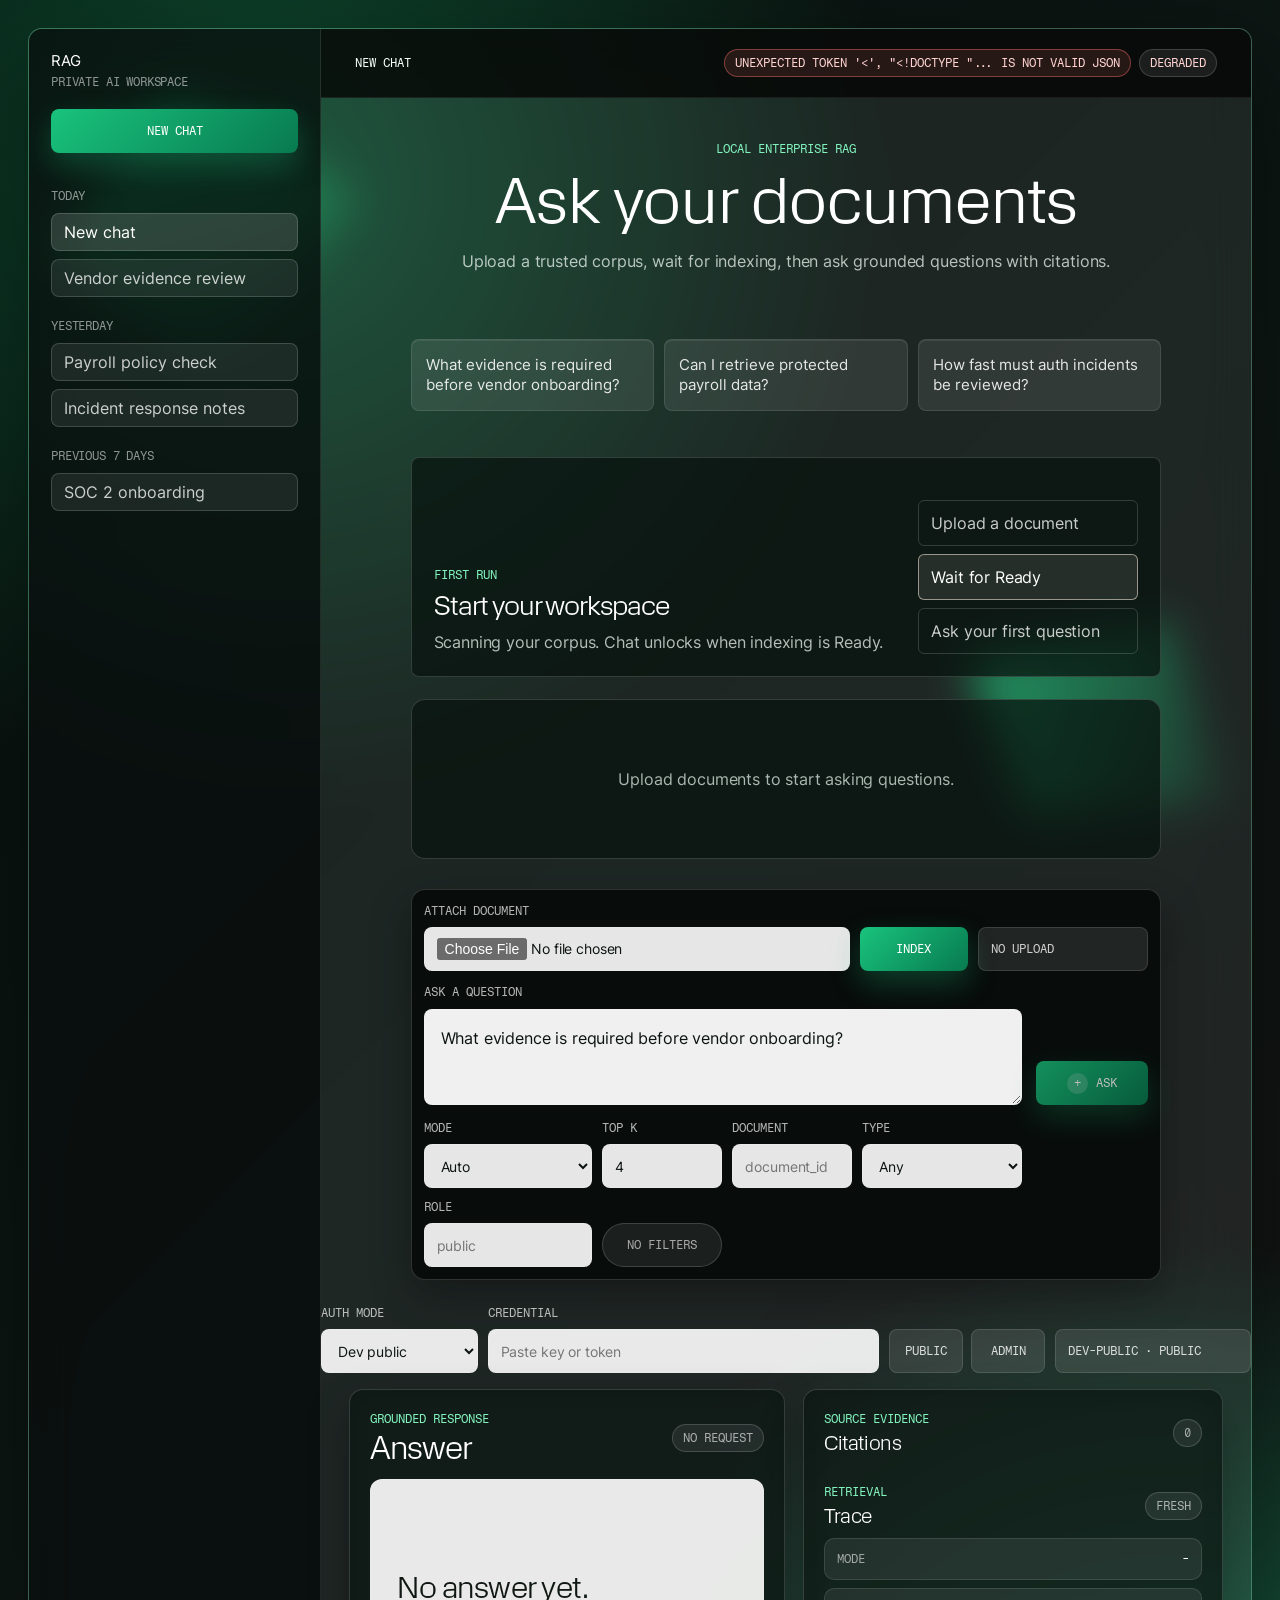
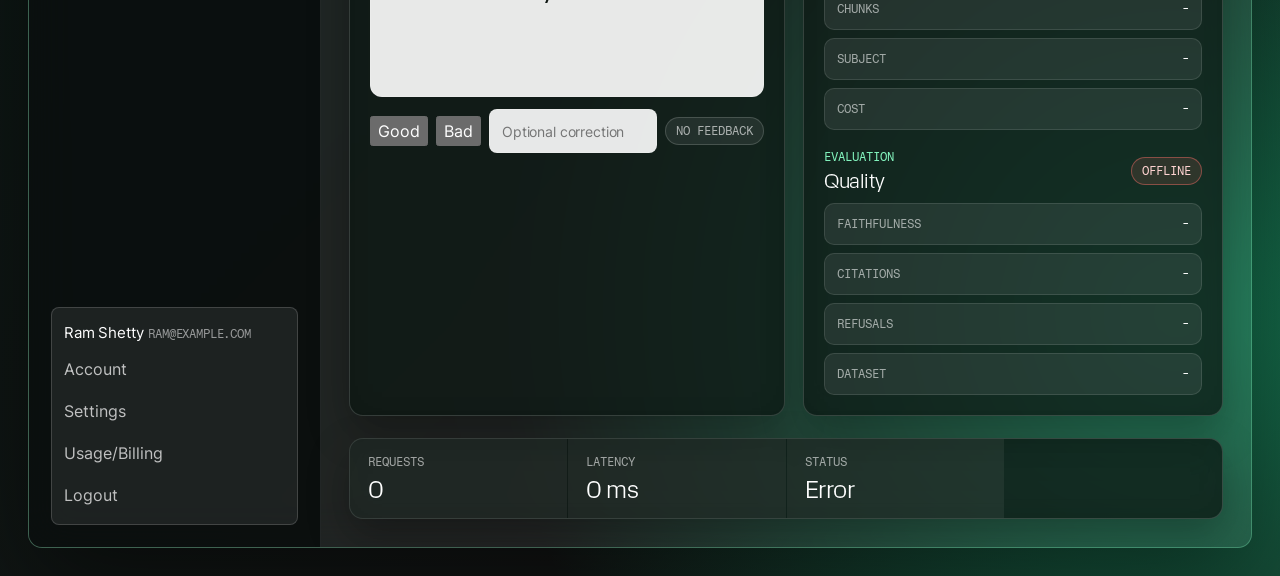
==== demo/index.html @ 1c403ee6 "Add workspace onboarding flow" ====
<!doctype html>
<html lang="en">
  <head>
    <meta charset="utf-8">
    <meta name="viewport" content="width=device-width, initial-scale=1">
    <title>Production RAG Demo Console</title>
    <link rel="stylesheet" href="/demo/styles.css">
  </head>
  <body>
    <main class="shell">
      <section class="app-window saas-shell" aria-label="Production RAG app">
        <aside class="app-sidebar" aria-label="chat history">
          <div class="sidebar-brand">
            <strong>RAG</strong>
            <span>Private AI workspace</span>
          </div>
          <button class="new-chat-button ui-button" type="button">New chat</button>
          <nav class="chat-history" aria-label="previous chats">
            <p>Today</p>
            <button class="ui-sidebar-item is-active" type="button">New chat</button>
            <button class="ui-sidebar-item" type="button">Vendor evidence review</button>
            <p>Yesterday</p>
            <button class="ui-sidebar-item" type="button">Payroll policy check</button>
            <button class="ui-sidebar-item" type="button">Incident response notes</button>
            <p>Previous 7 days</p>
            <button class="ui-sidebar-item" type="button">SOC 2 onboarding</button>
          </nav>
          <div class="profile-menu ui-menu">
            <div>
              <strong>Ram Shetty</strong>
              <span>ram@example.com</span>
            </div>
            <button type="button">Account</button>
            <button type="button">Settings</button>
            <button type="button">Usage/Billing</button>
            <button type="button">Logout</button>
          </div>
        </aside>

        <section class="saas-main">
          <header class="product-bar">
            <strong>New chat</strong>
            <div class="status-strip" aria-label="workspace status">
              <span id="indexStatus" class="pill muted">Checking index</span>
              <span id="apiStatus" class="metric-value">Checking</span>
            </div>
          </header>

          <section class="chat-pane" aria-label="document chat">
            <div class="chat-intro">
              <p class="eyebrow">Local enterprise RAG</p>
              <h1>Ask your documents</h1>
              <p class="subtitle">Upload a trusted corpus, wait for indexing, then ask grounded questions with citations.</p>
            </div>

            <div class="scenario-row" aria-label="starter questions">
              <button type="button" data-scenario="vendor">What evidence is required before vendor onboarding?</button>
              <button type="button" data-scenario="payroll">Can I retrieve protected payroll data?</button>
              <button type="button" data-scenario="incident">How fast must auth incidents be reviewed?</button>
            </div>

            <section id="onboardingPanel" class="onboarding-panel" aria-label="workspace onboarding">
              <div>
                <p class="eyebrow">First run</p>
                <h2>Start your workspace</h2>
                <p id="onboardingStatus">Upload a document to create your private workspace index.</p>
              </div>
              <ol class="onboarding-steps">
                <li data-step="upload">Upload a document</li>
                <li data-step="ready">Wait for Ready</li>
                <li data-step="question">Ask your first question</li>
              </ol>
            </section>

            <div id="chatMessages" class="chat-messages" aria-live="polite">
              <div class="ui-empty-state">Upload documents to start asking questions.</div>
            </div>

            <section class="composer-stack" aria-label="chat composer">
              <form id="uploadForm" class="upload-form">
                <label class="upload-drop" for="documentUpload">
                  <span>Attach document</span>
                  <input id="documentUpload" name="file" type="file" accept=".pdf,.md,.markdown,.txt,.docx,.pptx,.html,.csv">
                </label>
                <button id="uploadButton" type="submit">Index</button>
                <span id="uploadStatus" class="upload-status">No upload</span>
              </form>

              <form id="queryForm" class="query-form chat-composer">
                <label class="query-box" for="queryInput">
                  <span>Ask a question</span>
                  <textarea id="queryInput" name="query" rows="2" placeholder="Ask anything about your indexed documents">What evidence is required before vendor onboarding?</textarea>
                </label>
                <div class="query-actions">
                  <button id="askButton" type="submit" aria-label="Ask question">
                    <span class="button-icon">+</span>
                    <span>Ask</span>
                  </button>
                </div>
                <section class="filter-strip" aria-label="metadata filters" hidden>
                  <label>
                    <span>Mode</span>
                    <select id="retrievalMode" name="retrieval_mode">
                      <option value="auto">Auto</option>
                      <option value="semantic">Semantic</option>
                      <option value="hybrid">Hybrid</option>
                      <option value="exact">Exact</option>
                      <option value="sparse">Sparse</option>
                      <option value="reranked">Reranked</option>
                    </select>
                  </label>
                  <label>
                    <span>Top K</span>
                    <input id="topK" name="top_k" type="number" min="1" max="12" value="4">
                  </label>
                  <label>
                    <span>Document</span>
                    <input id="filterDocument" name="filter_document" type="text" placeholder="document_id">
                  </label>
                  <label>
                    <span>Type</span>
                    <select id="filterType" name="filter_type">
                      <option value="">Any</option>
                      <option value="pdf">PDF</option>
                      <option value="docx">DOCX</option>
                      <option value="pptx">PPTX</option>
                      <option value="markdown">Markdown</option>
                      <option value="txt">Text</option>
                      <option value="html">HTML</option>
                      <option value="csv">CSV</option>
                      <option value="pdf-ocr">OCR PDF</option>
                    </select>
                  </label>
                  <label>
                    <span>Role</span>
                    <input id="filterRole" name="filter_role" type="text" placeholder="public">
                  </label>
                  <span id="activeFilters" class="pill muted">No filters</span>
                </section>
              </form>
            </section>
          </section>

          <section class="auth-strip" aria-label="authentication" hidden>
            <label>
              <span>Auth mode</span>
              <select id="authType" name="auth_type">
                <option value="none">Dev public</option>
                <option value="api_key">API key</option>
                <option value="bearer">JWT bearer</option>
              </select>
            </label>
            <label>
              <span>Credential</span>
              <input id="credential" name="credential" type="password" autocomplete="off" placeholder="Paste key or token">
            </label>
            <div class="auth-presets" aria-label="demo auth presets">
              <button type="button" data-auth-preset="public">Public</button>
              <button type="button" data-auth-preset="admin">Admin</button>
            </div>
            <span id="authBadge" class="auth-badge">dev-public · public</span>
          </section>

          <section class="workspace diagnostics-panel" aria-label="answer workspace" hidden>
            <section class="answer-panel" aria-live="polite">
              <div class="section-head">
                <div>
                  <p class="panel-kicker">Grounded response</p>
                  <h2>Answer</h2>
                </div>
                <span id="requestId" class="pill muted" hidden>No request</span>
              </div>

              <article class="answer-surface">
                <p id="answerText">No answer yet.</p>
              </article>
              <form id="feedbackForm" class="feedback-form" hidden>
                <button type="button" data-feedback="up" aria-label="Helpful answer">Good</button>
                <button type="button" data-feedback="down" aria-label="Unhelpful answer">Bad</button>
                <input id="feedbackNote" type="text" placeholder="Optional correction">
                <span id="feedbackStatus" class="pill muted">No feedback</span>
              </form>
            </section>

            <aside class="evidence-panel">
              <section>
                <div class="section-head compact">
                  <div>
                    <p class="panel-kicker">Source evidence</p>
                    <h3>Citations</h3>
                  </div>
                  <span id="citationCount" class="pill muted">0</span>
                </div>
                <div id="citations" class="citation-list"></div>
              </section>

              <section>
                <div class="section-head compact">
                  <div>
                    <p class="panel-kicker">Retrieval</p>
                    <h3>Trace</h3>
                  </div>
                  <span id="cacheBadge" class="pill muted">Fresh</span>
                </div>
                <div class="trace-table">
                  <div><span>Mode</span><strong id="traceMode">-</strong></div>
                  <div><span>Chunks</span><strong id="traceChunks">-</strong></div>
                  <div><span>Subject</span><strong id="traceSubject">-</strong></div>
                  <div><span>Cost</span><strong id="traceCost">-</strong></div>
                </div>
              </section>

              <section>
                <div class="section-head compact">
                  <div>
                    <p class="panel-kicker">Evaluation</p>
                    <h3>Quality</h3>
                  </div>
                  <span id="evalStatus" class="pill muted">Loading</span>
                </div>
                <div class="trace-table">
                  <div><span>Faithfulness</span><strong id="evalFaithfulness">-</strong></div>
                  <div><span>Citations</span><strong id="evalCitations">-</strong></div>
                  <div><span>Refusals</span><strong id="evalRefusals">-</strong></div>
                  <div><span>Dataset</span><strong id="evalDataset">-</strong></div>
                </div>
              </section>
            </aside>
          </section>

          <footer class="ops-bar" aria-label="runtime metrics" hidden>
            <div>
              <span>Requests</span>
              <strong id="metricRequests">0</strong>
            </div>
            <div>
              <span>Latency</span>
              <strong id="metricLatency">0 ms</strong>
            </div>
            <div>
              <span>Status</span>
              <strong id="metricStatus">Ready</strong>
            </div>
          </footer>
        </section>
      </section>
    </main>
    <script type="module" src="/demo/app.js"></script>
  </body>
</html>
---- demo/styles.css ----
@font-face {
  font-family: "SpurHeading";
  src: url("/demo/fonts/KMR_Apparat_Light.woff2") format("woff2");
  font-display: swap;
  font-weight: 300;
  font-style: normal;
}

@font-face {
  font-family: "SpurHeading";
  src: url("/demo/fonts/KMR_Apparat_Regular.woff2") format("woff2");
  font-display: swap;
  font-weight: 400;
  font-style: normal;
}

@font-face {
  font-family: "SpurHeading";
  src: url("/demo/fonts/KMR_Apparat_Medium.woff2") format("woff2");
  font-display: swap;
  font-weight: 500;
  font-style: normal;
}

@font-face {
  font-family: "SpurBody";
  src: url("/demo/fonts/Inter_VariableFont.ttf") format("truetype");
  font-display: swap;
  font-style: normal;
}

@font-face {
  font-family: "SpurMono";
  src: url("/demo/fonts/FragmentMono_Regular.ttf") format("truetype");
  font-display: swap;
  font-weight: 400;
  font-style: normal;
}

:root {
  color-scheme: dark;
  --bg: #07100d;
  --ink: #f7fff9;
  --muted: #a9b8b0;
  --soft: rgba(247, 255, 249, 0.72);
  --line: rgba(255, 255, 255, 0.16);
  --line-strong: rgba(255, 255, 255, 0.26);
  --glass: rgba(16, 33, 27, 0.58);
  --glass-deep: rgba(8, 18, 15, 0.72);
  --input: rgba(255, 255, 255, 0.94);
  --input-ink: #0c1411;
  --green: #19c37d;
  --green-deep: #087a50;
  --mint: #83f4be;
  --purple: #7559ff;
  --danger: #ff706a;
  --shadow: 0 34px 100px rgba(0, 0, 0, 0.48);
  --small-shadow: 0 16px 42px rgba(0, 0, 0, 0.3);
  --font-heading: "SpurHeading", Arial, sans-serif;
  --font-body: "SpurBody", Arial, sans-serif;
  --font-mono: "SpurMono", "Courier New", ui-monospace, monospace;
  --ds-color-bg: var(--bg);
  --ds-color-surface: var(--glass-deep);
  --ds-color-surface-soft: var(--glass);
  --ds-color-text: var(--ink);
  --ds-color-text-muted: var(--muted);
  --ds-color-accent: var(--green);
  --ds-color-danger: var(--danger);
  --ds-space-1: 4px;
  --ds-space-2: 8px;
  --ds-space-3: 12px;
  --ds-space-4: 16px;
  --ds-space-5: 24px;
  --ds-radius-sm: 6px;
  --ds-radius-md: 8px;
  --ds-radius-lg: 14px;
  --ds-border: 1px solid var(--line);
  --ds-shadow: var(--small-shadow);
  --ds-motion: 160ms ease;
}

* {
  box-sizing: border-box;
}

html {
  min-width: 320px;
}

body {
  min-height: 100vh;
  margin: 0;
  background:
    radial-gradient(circle at 20% 8%, rgba(24, 189, 112, 0.34), transparent 28%),
    radial-gradient(circle at 92% 88%, rgba(21, 215, 141, 0.5), transparent 30%),
    linear-gradient(135deg, #07100d 0%, #0d1714 44%, #151213 100%);
  color: var(--ink);
  font-family: var(--font-body);
  font-size: 16px;
  line-height: 1.5;
  letter-spacing: -0.16px;
  text-rendering: optimizeLegibility;
  -webkit-font-smoothing: antialiased;
}

body::before,
body::after {
  position: fixed;
  z-index: -1;
  display: block;
  width: 260px;
  height: 260px;
  content: "";
  background: linear-gradient(135deg, rgba(18, 191, 113, 0.8), rgba(5, 56, 39, 0.08));
  filter: drop-shadow(0 34px 34px rgba(0, 0, 0, 0.34));
  transform: rotate(18deg) skew(-8deg);
  clip-path: polygon(15% 0, 100% 18%, 78% 100%, 0 74%);
}

body::before {
  top: 104px;
  left: 70px;
}

body::after {
  right: 62px;
  bottom: 58px;
  width: 230px;
  height: 230px;
  transform: rotate(-22deg) skew(10deg);
}

button,
input,
select,
textarea {
  font: inherit;
}

button {
  cursor: pointer;
}

h1,
h2,
h3,
p {
  margin: 0;
}

.ui-button {
  display: inline-flex;
  align-items: center;
  justify-content: center;
  min-height: 44px;
  border: 0;
  border-radius: var(--ds-radius-md);
  background: linear-gradient(135deg, var(--green), var(--green-deep));
  color: #fff;
  font: normal normal 400 0.75rem/1.5 var(--font-mono);
  letter-spacing: 0;
  text-transform: uppercase;
  box-shadow: 0 12px 30px rgba(25, 195, 125, 0.28);
  transition: transform var(--ds-motion), opacity var(--ds-motion);
}

.ui-input {
  min-height: 44px;
  border: var(--ds-border);
  border-radius: var(--ds-radius-md);
  background: var(--input);
  color: var(--input-ink);
  padding: 0 var(--ds-space-3);
}

.ui-sidebar-item,
.ui-chip,
.ui-menu {
  border: var(--ds-border);
  border-radius: var(--ds-radius-md);
  background: rgba(255, 255, 255, 0.08);
}

.ui-chat-bubble {
  max-width: min(760px, 100%);
  border-radius: var(--ds-radius-lg);
  color: var(--ds-color-text);
  padding: var(--ds-space-4);
}

.ui-chip {
  display: inline-flex;
  align-items: center;
  min-height: 32px;
  color: rgba(255, 255, 255, 0.78);
  font: normal normal 400 0.75rem/1.5 var(--font-mono);
  padding: 0 var(--ds-space-3);
}

.ui-empty-state,
.ui-loading-state,
.ui-error-state {
  display: grid;
  place-items: center;
  min-height: 160px;
  border: var(--ds-border);
  border-radius: var(--ds-radius-lg);
  background: var(--ds-color-surface);
  color: var(--ds-color-text-muted);
  padding: var(--ds-space-5);
}

.ui-error-state {
  color: #ffd4d2;
}

.shell {
  width: min(1340px, 100%);
  margin: 0 auto;
  padding: 28px;
}

.app-window {
  overflow: hidden;
  min-height: calc(100vh - 56px);
  border: 1px solid rgba(140, 255, 196, 0.28);
  border-radius: 14px;
  background: rgba(246, 248, 246, 0.07);
  box-shadow: var(--shadow);
  backdrop-filter: blur(22px);
}

.saas-shell {
  display: grid;
  grid-template-columns: 292px minmax(0, 1fr);
}

.app-sidebar {
  display: grid;
  grid-template-rows: auto auto minmax(0, 1fr) auto;
  min-height: calc(100vh - 56px);
  border-right: 1px solid rgba(255, 255, 255, 0.1);
  background: rgba(4, 8, 7, 0.72);
  padding: 22px;
}

.sidebar-brand {
  display: grid;
  gap: 2px;
  margin-bottom: 18px;
}

.sidebar-brand strong,
.profile-menu strong {
  color: #fff;
  font: normal normal 400 0.9375rem/1.35 var(--font-body);
}

.sidebar-brand span,
.profile-menu span,
.chat-history p {
  color: rgba(255, 255, 255, 0.54);
  font: normal normal 400 0.75rem/1.5 var(--font-mono);
  text-transform: uppercase;
}

.new-chat-button {
  width: 100%;
  margin-bottom: 22px;
}

.chat-history {
  display: grid;
  align-content: start;
  gap: 8px;
  overflow: auto;
}

.chat-history p {
  margin-top: 12px;
}

.ui-sidebar-item {
  width: 100%;
  min-height: 38px;
  color: rgba(255, 255, 255, 0.78);
  text-align: left;
  padding: 0 12px;
}

.ui-sidebar-item.is-active {
  background: rgba(255, 255, 255, 0.14);
  color: #fff;
}

.profile-menu {
  display: grid;
  gap: 8px;
  margin-top: 20px;
  padding: 12px;
}

.profile-menu button {
  border: 0;
  background: transparent;
  color: rgba(255, 255, 255, 0.72);
  text-align: left;
  padding: 5px 0;
}

.saas-main {
  display: grid;
  grid-template-rows: auto minmax(0, 1fr);
  min-width: 0;
}

.chat-pane {
  display: grid;
  grid-template-rows: auto auto minmax(220px, 1fr) auto;
  gap: 18px;
  min-height: calc(100vh - 132px);
  padding: 42px min(7vw, 92px) 24px;
}

.chat-intro {
  display: grid;
  justify-items: center;
  text-align: center;
}

.chat-intro h1 {
  font-size: 4rem;
}

.onboarding-panel {
  display: grid;
  grid-template-columns: minmax(0, 1fr) minmax(220px, 0.42fr);
  gap: 22px;
  align-items: end;
  border: var(--ds-border);
  border-radius: var(--ds-radius-md);
  background: rgba(8, 18, 15, 0.72);
  padding: 22px;
}

.onboarding-panel[hidden] {
  display: none;
}

.onboarding-panel h2 {
  margin: 8px 0 10px;
  color: #fff;
  font: normal normal 300 1.7rem/1.05 var(--font-heading);
}

.onboarding-panel p:last-child {
  margin: 0;
  color: var(--soft);
}

.onboarding-steps {
  display: grid;
  gap: 8px;
  margin: 0;
  padding: 0;
  list-style: none;
}

.onboarding-steps li {
  border: var(--ds-border);
  border-radius: var(--ds-radius-sm);
  color: rgba(255, 255, 255, 0.78);
  padding: 10px 12px;
}

.onboarding-panel[data-step="upload"] [data-step="upload"],
.onboarding-panel[data-step="ready"] [data-step="ready"],
.onboarding-panel[data-step="question"] [data-step="question"] {
  border-color: rgba(248, 239, 220, 0.55);
  background: rgba(248, 239, 220, 0.1);
  color: #fff;
}

.chat-messages {
  display: grid;
  align-content: start;
  gap: 16px;
  overflow: auto;
  padding: 4px 0 12px;
}

.chat-message {
  display: flex;
}

.chat-message.user {
  justify-content: flex-end;
}

.chat-message.assistant {
  justify-content: flex-start;
}

.chat-message.user .ui-chat-bubble {
  background: rgba(255, 255, 255, 0.12);
}

.chat-message.assistant .ui-chat-bubble {
  background: rgba(8, 18, 15, 0.78);
  border: var(--ds-border);
}

.chat-message p {
  margin: 0;
  white-space: pre-wrap;
}

.citation-chips {
  display: flex;
  flex-wrap: wrap;
  gap: 8px;
  margin-top: 12px;
}

.composer-stack {
  display: grid;
  gap: 10px;
  border: var(--ds-border);
  border-radius: 14px;
  background: rgba(4, 8, 7, 0.82);
  padding: 12px;
  box-shadow: var(--ds-shadow);
}

.chat-composer {
  grid-template-columns: minmax(0, 1fr) auto;
  align-items: end;
}

.chat-composer .query-box {
  grid-column: 1;
}

.chat-composer .query-actions {
  grid-column: 2;
  grid-template-columns: 112px;
}

.composer-stack .upload-form {
  grid-template-columns: minmax(0, 1fr) 108px minmax(140px, 0.4fr);
  margin-top: 0;
}

.product-bar {
  display: flex;
  align-items: center;
  justify-content: space-between;
  gap: 18px;
  padding: 20px 34px;
  border-bottom: 1px solid rgba(255, 255, 255, 0.08);
  background: rgba(5, 7, 6, 0.82);
}

.product-bar strong {
  font: normal normal 400 0.75rem/1.5 var(--font-mono);
  letter-spacing: 0;
  text-transform: uppercase;
}

.status-strip {
  display: flex;
  flex-wrap: wrap;
  justify-content: flex-end;
  gap: 8px;
}

.status-strip span,
.pill {
  display: inline-flex;
  align-items: center;
  min-height: 28px;
  border: 1px solid var(--line);
  border-radius: 999px;
  background: rgba(255, 255, 255, 0.08);
  color: rgba(255, 255, 255, 0.84);
  font: normal normal 400 0.75rem/1.5 var(--font-mono);
  letter-spacing: 0;
  text-transform: uppercase;
  line-height: 1;
  padding: 7px 10px;
  white-space: nowrap;
}

.pill.muted {
  color: rgba(255, 255, 255, 0.62);
}

.pill.error {
  border-color: rgba(255, 112, 106, 0.44);
  background: rgba(255, 112, 106, 0.12);
  color: #ffd4d2;
}

.glass-stage {
  position: relative;
  display: grid;
  align-content: start;
  min-height: 700px;
  margin: 42px auto 26px;
  width: min(960px, calc(100% - 56px));
  border: 1px solid var(--line-strong);
  border-radius: 26px;
  background:
    linear-gradient(135deg, rgba(255, 255, 255, 0.13), rgba(255, 255, 255, 0.03)),
    rgba(13, 30, 24, 0.66);
  box-shadow: var(--small-shadow);
  backdrop-filter: blur(24px);
  padding: 54px 52px 36px;
}

.glass-stage::before,
.glass-stage::after {
  position: absolute;
  z-index: -1;
  display: block;
  content: "";
  background: linear-gradient(135deg, rgba(24, 198, 121, 0.86), rgba(2, 11, 9, 0.45));
  clip-path: polygon(8% 20%, 80% 0, 100% 72%, 28% 100%);
}

.glass-stage::before {
  top: 48px;
  left: -52px;
  width: 108px;
  height: 128px;
  transform: rotate(-18deg);
}

.glass-stage::after {
  right: -44px;
  bottom: 34px;
  width: 130px;
  height: 134px;
  transform: rotate(24deg);
}

.stage-copy {
  display: grid;
  justify-items: center;
  text-align: center;
}

.stage-topline {
  display: flex;
  justify-content: space-between;
  gap: 18px;
  margin-bottom: 64px;
  color: rgba(255, 255, 255, 0.72);
  font: normal normal 400 0.75rem/1.5 var(--font-mono);
  letter-spacing: 0;
  text-transform: uppercase;
}

.stage-topline span:last-child {
  color: rgba(255, 255, 255, 0.48);
}

.eyebrow,
.panel-kicker {
  color: var(--mint);
  font: normal normal 400 0.75rem/1.5 var(--font-mono);
  letter-spacing: 0;
  text-transform: uppercase;
}

h1 {
  margin-top: 12px;
  color: #fff;
  font-family: var(--font-heading);
  font-size: 4.75rem;
  font-weight: 300;
  line-height: 0.96;
  letter-spacing: 0;
  text-wrap: pretty;
}

.subtitle {
  width: min(700px, 100%);
  margin-top: 18px;
  color: var(--soft);
  font: normal normal 400 1rem/1.5 var(--font-body);
  letter-spacing: -0.16px;
}

.scenario-row {
  display: grid;
  grid-template-columns: repeat(3, minmax(0, 1fr));
  gap: 10px;
  margin: 48px 0 28px;
}

.scenario-row button {
  min-height: 72px;
  border: 1px solid rgba(255, 255, 255, 0.1);
  border-radius: 8px;
  background: rgba(255, 255, 255, 0.09);
  color: rgba(255, 255, 255, 0.88);
  font: normal normal 400 0.9375rem/1.35 var(--font-body);
  letter-spacing: 0;
  text-align: left;
  padding: 14px;
  box-shadow: inset 0 1px 0 rgba(255, 255, 255, 0.08);
  transition: transform 160ms ease, border-color 160ms ease, background 160ms ease;
}

.scenario-row button:hover {
  border-color: rgba(131, 244, 190, 0.58);
  background: rgba(255, 255, 255, 0.18);
  transform: translateY(-1px);
}

.query-form {
  display: grid;
  gap: 14px;
  margin-top: 2px;
}

.auth-strip {
  display: grid;
  grid-template-columns: minmax(126px, 0.4fr) minmax(180px, 1fr) 156px minmax(168px, 0.5fr);
  gap: 10px;
  align-items: end;
  margin-bottom: 16px;
}

.auth-strip label {
  display: grid;
  gap: 7px;
}

.auth-presets {
  display: grid;
  grid-template-columns: 1fr 1fr;
  gap: 8px;
}

.auth-presets button,
.auth-badge {
  min-height: 44px;
  border: 1px solid rgba(255, 255, 255, 0.12);
  border-radius: 8px;
  background: rgba(255, 255, 255, 0.1);
  color: rgba(255, 255, 255, 0.82);
  font: normal normal 400 0.75rem/1.5 var(--font-mono);
  letter-spacing: 0;
  text-transform: uppercase;
}

.auth-presets button:hover {
  border-color: rgba(131, 244, 190, 0.58);
  background: rgba(255, 255, 255, 0.16);
}

.auth-badge {
  display: inline-flex;
  align-items: center;
  overflow: hidden;
  text-overflow: ellipsis;
  white-space: nowrap;
  padding: 0 12px;
}

.query-box {
  display: grid;
  gap: 8px;
}

label,
.query-actions label {
  color: rgba(255, 255, 255, 0.7);
  font: normal normal 400 0.75rem/1.5 var(--font-mono);
  letter-spacing: 0;
  text-transform: uppercase;
}

textarea,
input,
select {
  width: 100%;
  border: 1px solid rgba(255, 255, 255, 0.14);
  border-radius: 8px;
  outline: none;
}

textarea {
  min-height: 96px;
  resize: vertical;
  background: var(--input);
  color: var(--input-ink);
  font: normal normal 400 1rem/1.5 var(--font-body);
  letter-spacing: -0.16px;
  padding: 16px;
}

input,
select {
  height: 44px;
  background: rgba(255, 255, 255, 0.9);
  color: var(--input-ink);
  font: normal normal 400 0.875rem/1.42857 var(--font-body);
  letter-spacing: -0.14px;
  padding: 0 12px;
}

textarea:focus,
input:focus,
select:focus {
  border-color: var(--mint);
  box-shadow: 0 0 0 4px rgba(25, 195, 125, 0.22);
}

.query-actions {
  display: grid;
  grid-template-columns: minmax(135px, 0.75fr) 92px 112px;
  gap: 10px;
  align-items: end;
}

.query-actions label {
  display: grid;
  gap: 7px;
}

.filter-strip {
  display: grid;
  grid-template-columns: minmax(150px, 1fr) minmax(120px, 0.6fr) minmax(120px, 0.6fr) minmax(160px, 0.7fr);
  gap: 10px;
  align-items: end;
}

.filter-strip label {
  display: grid;
  gap: 7px;
}

#activeFilters {
  min-height: 44px;
  justify-content: center;
  overflow: hidden;
  text-overflow: ellipsis;
}

#askButton,
#uploadButton {
  display: inline-flex;
  align-items: center;
  justify-content: center;
  gap: 8px;
  height: 44px;
  border: 0;
  border-radius: 8px;
  background: linear-gradient(135deg, var(--green), var(--green-deep));
  color: #fff;
  font: normal normal 400 0.75rem/1.5 var(--font-mono);
  letter-spacing: 0;
  text-transform: uppercase;
  box-shadow: 0 12px 30px rgba(25, 195, 125, 0.28);
}

#askButton:disabled,
#uploadButton:disabled {
  cursor: wait;
  opacity: 0.72;
}

.upload-form {
  display: grid;
  grid-template-columns: minmax(0, 1fr) 108px minmax(128px, 0.35fr) minmax(190px, 0.5fr);
  gap: 10px;
  align-items: end;
  margin-top: 18px;
}

.upload-drop {
  display: grid;
  gap: 7px;
}

.upload-drop input {
  cursor: pointer;
  padding: 10px 12px;
}

.upload-status {
  display: inline-flex;
  align-items: center;
  min-height: 44px;
  overflow: hidden;
  border: 1px solid rgba(255, 255, 255, 0.12);
  border-radius: 8px;
  background: rgba(255, 255, 255, 0.1);
  color: rgba(255, 255, 255, 0.78);
  font: normal normal 400 0.75rem/1.5 var(--font-mono);
  letter-spacing: 0;
  text-overflow: ellipsis;
  text-transform: uppercase;
  white-space: nowrap;
  padding: 0 12px;
}

.button-icon {
  display: grid;
  width: 21px;
  height: 21px;
  place-items: center;
  border-radius: 50%;
  background: rgba(255, 255, 255, 0.18);
  line-height: 1;
}

.workspace {
  display: grid;
  grid-template-columns: minmax(0, 1fr) minmax(320px, 420px);
  gap: 18px;
  padding: 0 28px 22px;
}

.answer-panel,
.evidence-panel,
.ops-bar {
  border: 1px solid var(--line);
  border-radius: 14px;
  background: var(--glass-deep);
  box-shadow: var(--small-shadow);
  backdrop-filter: blur(18px);
}

.answer-panel,
.evidence-panel {
  min-width: 0;
  padding: 20px;
}

.evidence-panel {
  display: grid;
  gap: 18px;
}

.section-head {
  display: flex;
  align-items: center;
  justify-content: space-between;
  gap: 14px;
  margin-bottom: 14px;
}

.section-head.compact {
  margin-bottom: 10px;
}

h2 {
  margin-top: 3px;
  color: #fff;
  font: normal normal 300 2rem/1.0625 var(--font-heading);
  letter-spacing: -0.96px;
}

h3 {
  margin-top: 3px;
  color: #fff;
  font: normal normal 300 1.25rem/1.2 var(--font-heading);
  letter-spacing: -0.4px;
}

.answer-surface {
  display: grid;
  min-height: 218px;
  align-content: center;
  border: 1px solid rgba(255, 255, 255, 0.12);
  border-radius: 12px;
  background: rgba(255, 255, 255, 0.91);
  color: #101813;
  padding: 26px;
}

.answer-surface p {
  font-family: var(--font-heading);
  font-size: calc(clamp(1.5rem, 0.6826vw + 1.3549rem, 2rem) + clamp(0rem, 0.6873vw - 0.6495rem, 1rem));
  font-weight: 300;
  line-height: calc(clamp(1.75rem, 0.5119vw + 1.6412rem, 2.125rem) + clamp(0rem, 0.6014vw - 0.5683rem, 0.875rem));
  letter-spacing: -0.03rem;
  text-wrap: pretty;
}

.citation-list {
  display: grid;
  gap: 10px;
}

.citation {
  border: 1px solid rgba(255, 255, 255, 0.12);
  border-radius: 10px;
  background: rgba(255, 255, 255, 0.1);
  padding: 12px;
}

.citation-toggle {
  width: 100%;
  border: 0;
  background: transparent;
  color: inherit;
  cursor: pointer;
  padding: 0;
  text-align: left;
}

.citation strong {
  display: block;
  margin-bottom: 7px;
  color: var(--mint);
  font: normal normal 400 0.75rem/1.5 var(--font-mono);
  letter-spacing: 0;
}

.citation span,
.citation p,
.citation dd {
  display: -webkit-box;
  overflow: hidden;
  color: rgba(255, 255, 255, 0.74);
  font: normal normal 400 0.875rem/1.42857 var(--font-body);
  letter-spacing: -0.14px;
  -webkit-box-orient: vertical;
  -webkit-line-clamp: 6;
}

.citation-detail {
  margin-top: 12px;
  padding-top: 12px;
  border-top: 1px solid rgba(255, 255, 255, 0.12);
}

.citation-detail dl {
  display: grid;
  gap: 6px;
  margin-bottom: 10px;
}

.citation-detail div {
  display: flex;
  justify-content: space-between;
  gap: 12px;
}

.citation-detail dt {
  color: rgba(255, 255, 255, 0.48);
  font: normal normal 400 0.72rem/1.4 var(--font-mono);
}

.citation-detail a {
  display: inline-flex;
  margin-top: 10px;
  color: var(--cream);
  font: normal normal 400 0.78rem/1.4 var(--font-mono);
}

.trace-table {
  display: grid;
  gap: 8px;
}

.admin-stage {
  min-height: 680px;
}

.admin-table {
  display: grid;
  gap: 10px;
}

.admin-row {
  display: flex;
  align-items: center;
  justify-content: space-between;
  gap: 16px;
  border-top: 1px solid rgba(255, 255, 255, 0.14);
  padding: 14px 0;
}

.admin-row strong,
.admin-row span {
  display: block;
}

.admin-row span {
  color: rgba(255, 255, 255, 0.58);
  font: normal normal 400 0.75rem/1.5 var(--font-mono);
}

.admin-actions {
  display: flex;
  gap: 8px;
}

.feedback-form {
  display: flex;
  align-items: center;
  gap: 8px;
  margin-top: 12px;
}

.feedback-form input {
  flex: 1;
}

.trace-table div {
  display: flex;
  align-items: center;
  justify-content: space-between;
  gap: 12px;
  min-height: 42px;
  border: 1px solid rgba(255, 255, 255, 0.11);
  border-radius: 10px;
  background: rgba(255, 255, 255, 0.08);
  padding: 10px 12px;
}

.trace-table span,
.ops-bar span {
  color: rgba(255, 255, 255, 0.58);
  font: normal normal 400 0.75rem/1.5 var(--font-mono);
  letter-spacing: 0;
  text-transform: uppercase;
}

.trace-table strong {
  max-width: 60%;
  overflow-wrap: anywhere;
  color: #fff;
  font: normal normal 400 0.75rem/1.5 var(--font-mono);
  letter-spacing: 0;
  text-align: right;
}

.ops-bar {
  display: grid;
  grid-template-columns: repeat(4, minmax(0, 1fr));
  gap: 1px;
  margin: 0 28px 28px;
  overflow: hidden;
}

.ops-bar div {
  display: grid;
  min-height: 74px;
  align-content: center;
  gap: 5px;
  background: rgba(255, 255, 255, 0.06);
  padding: 14px 18px;
}

.ops-bar strong {
  overflow-wrap: anywhere;
  color: #fff;
  font: normal normal 300 1.5rem/1.16667 var(--font-heading);
  letter-spacing: -0.48px;
}

@media (min-width: 94.5rem) {
  h1 {
    font-size: 5rem;
    letter-spacing: 0;
  }

  .answer-surface p {
    letter-spacing: -0.06rem;
  }
}

.metric-value.error {
  color: #ffd4d2;
}

@media (max-width: 980px) {
  .shell {
    padding: 16px;
  }

  .app-window {
    min-height: calc(100vh - 32px);
  }

  .product-bar,
  .workspace,
  .saas-shell {
    grid-template-columns: 1fr;
  }

  .app-sidebar {
    min-height: auto;
    border-right: 0;
    border-bottom: 1px solid rgba(255, 255, 255, 0.1);
  }

  .chat-history {
    max-height: 220px;
  }

  .chat-pane {
    min-height: auto;
    padding: 30px;
  }

  .product-bar {
    display: grid;
  }

  .status-strip {
    justify-content: flex-start;
  }

  .glass-stage {
    min-height: auto;
    width: calc(100% - 28px);
    padding: 30px;
  }

  .stage-topline {
    margin-bottom: 38px;
  }

  h1 {
    font-size: 3.5rem;
    line-height: 0.98;
  }

  .scenario-row,
  .onboarding-panel,
  .query-actions,
  .chat-composer,
  .auth-strip,
  .filter-strip,
  .upload-form,
  .composer-stack .upload-form,
  .ops-bar {
    grid-template-columns: 1fr;
  }

  .chat-composer .query-box,
  .chat-composer .query-actions {
    grid-column: auto;
  }

  .workspace {
    padding: 0 14px 16px;
  }

  .ops-bar {
    margin: 0 14px 16px;
  }
}

@media (max-width: 560px) {
  body::before,
  body::after,
  .glass-stage::before,
  .glass-stage::after {
    display: none;
  }

  .product-bar,
  .glass-stage,
  .answer-panel,
  .evidence-panel {
    padding-left: 16px;
    padding-right: 16px;
  }

  h1 {
    font-size: 2.75rem;
    line-height: 1;
  }

  .stage-topline {
    display: grid;
    gap: 4px;
  }

  .answer-surface p {
    font: normal normal 300 1.5rem/1.16667 var(--font-heading);
    letter-spacing: -0.48px;
  }
}
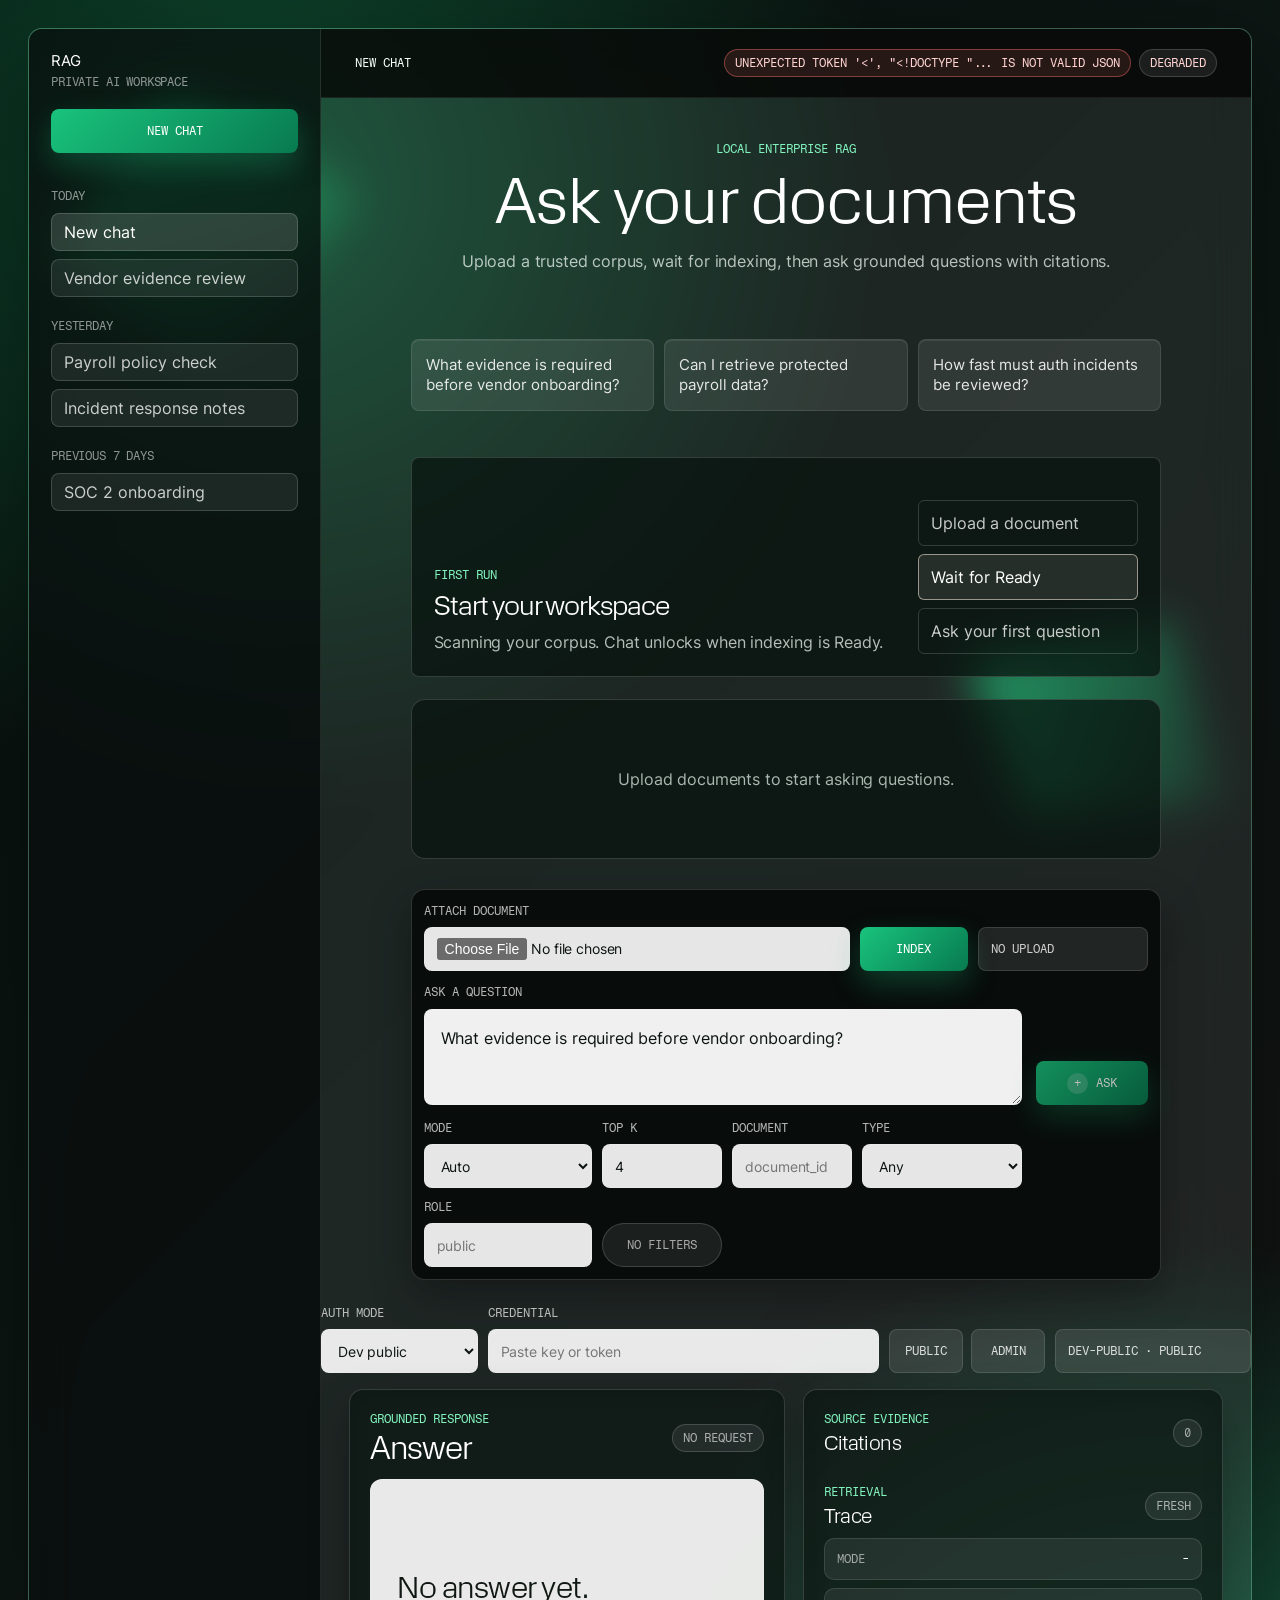
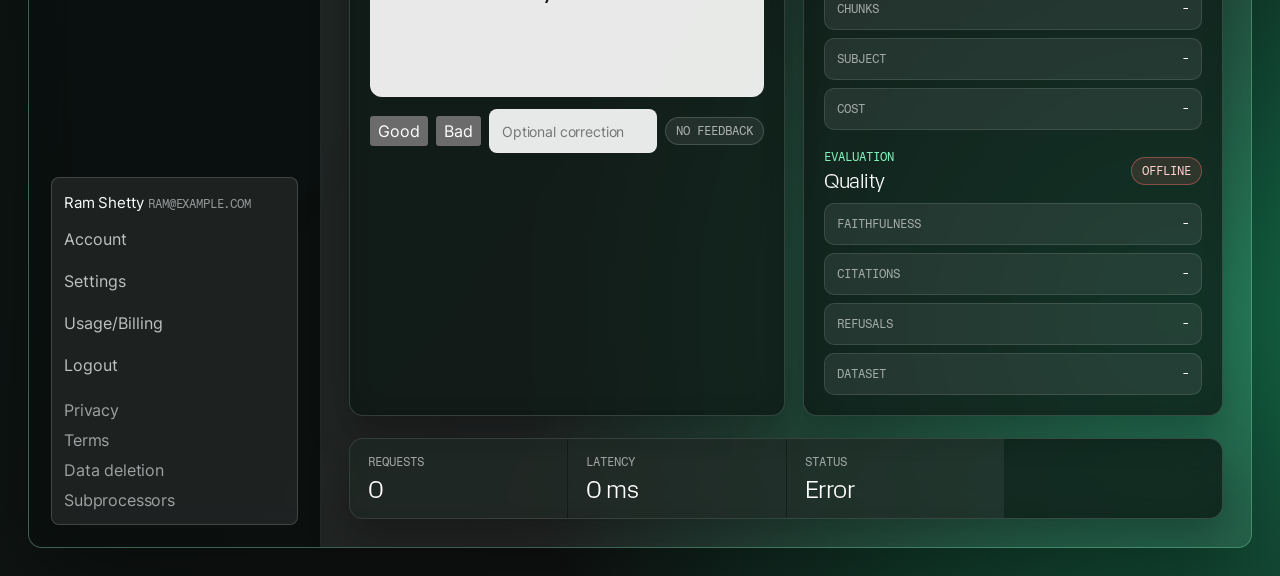
==== commit 21c1d213: "Add legal policy pages" ====
--- a/demo/index.html
+++ b/demo/index.html
@@ -34,6 +34,12 @@
             <button type="button">Settings</button>
             <button type="button">Usage/Billing</button>
             <button type="button">Logout</button>
+            <div class="legal-links" aria-label="legal pages">
+              <a href="/legal/privacy">Privacy</a>
+              <a href="/legal/terms">Terms</a>
+              <a href="/legal/data-deletion">Data deletion</a>
+              <a href="/legal/subprocessors">Subprocessors</a>
+            </div>
           </div>
         </aside>
 
--- a/demo/styles.css
+++ b/demo/styles.css
@@ -308,6 +308,17 @@
   padding: 5px 0;
 }
 
+.legal-links {
+  display: grid;
+  gap: 6px;
+  margin-top: 8px;
+}
+
+.legal-links a {
+  color: rgba(255, 255, 255, 0.58);
+  text-decoration: none;
+}
+
 .saas-main {
   display: grid;
   grid-template-rows: auto minmax(0, 1fr);
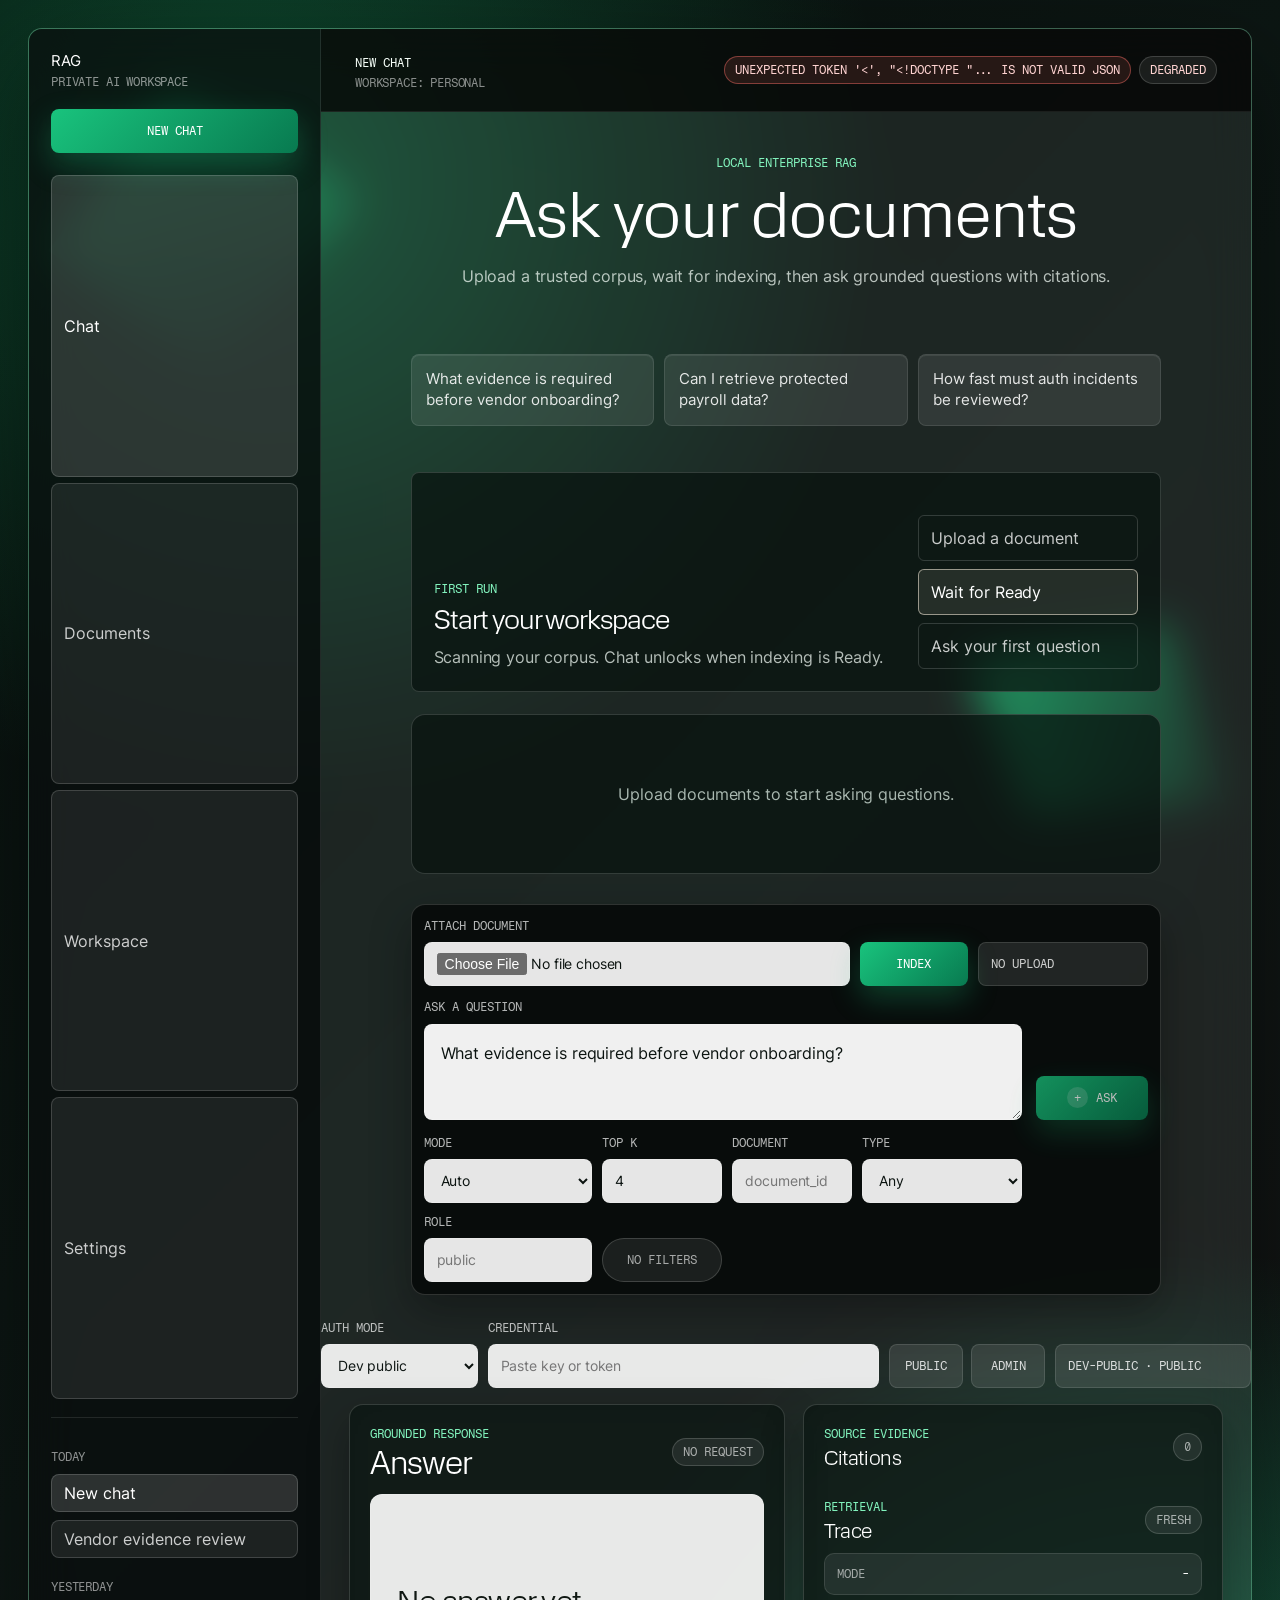
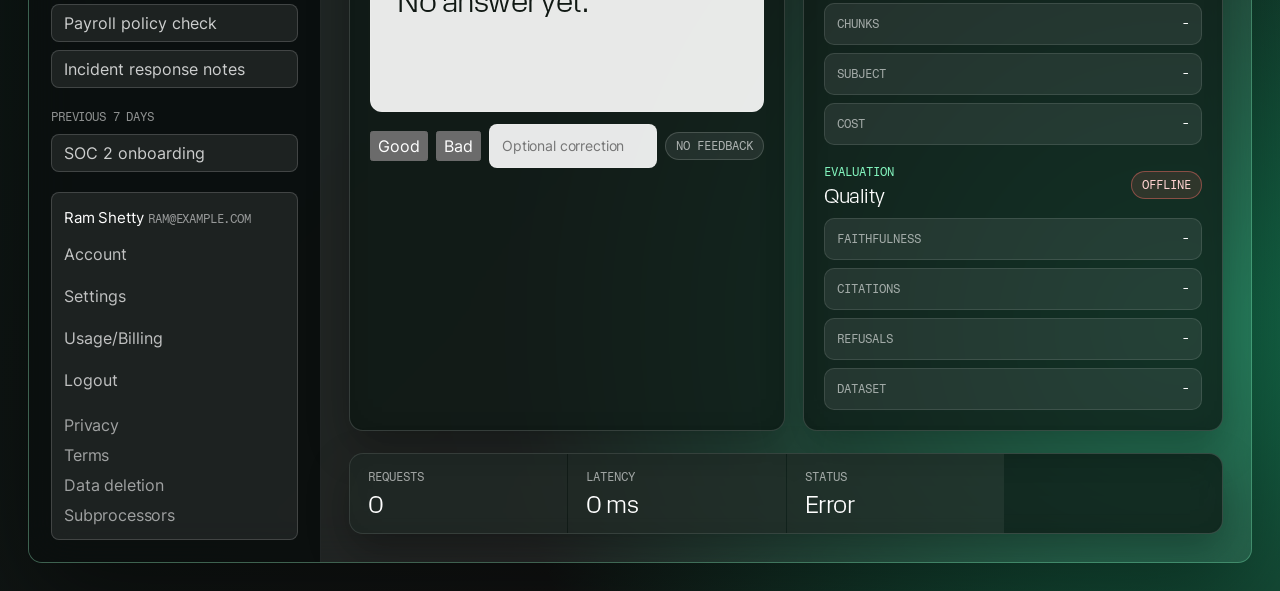
==== commit ef001c9d: "Add production frontend shell navigation" ====
--- a/demo/index.html
+++ b/demo/index.html
@@ -15,6 +15,12 @@
             <span>Private AI workspace</span>
           </div>
           <button class="new-chat-button ui-button" type="button">New chat</button>
+          <nav class="workspace-nav" aria-label="workspace navigation">
+            <button class="ui-sidebar-item is-active" type="button">Chat</button>
+            <button class="ui-sidebar-item" type="button">Documents</button>
+            <button class="ui-sidebar-item" type="button">Workspace</button>
+            <button class="ui-sidebar-item" type="button">Settings</button>
+          </nav>
           <nav class="chat-history" aria-label="previous chats">
             <p>Today</p>
             <button class="ui-sidebar-item is-active" type="button">New chat</button>
@@ -45,7 +51,10 @@
 
         <section class="saas-main">
           <header class="product-bar">
-            <strong>New chat</strong>
+            <div>
+              <strong>New chat</strong>
+              <span class="workspace-label">Workspace: Personal</span>
+            </div>
             <div class="status-strip" aria-label="workspace status">
               <span id="indexStatus" class="pill muted">Checking index</span>
               <span id="apiStatus" class="metric-value">Checking</span>
@@ -98,6 +107,9 @@
                   <textarea id="queryInput" name="query" rows="2" placeholder="Ask anything about your indexed documents">What evidence is required before vendor onboarding?</textarea>
                 </label>
                 <div class="query-actions">
+                  <button id="stopButton" type="button" aria-label="Stop response" hidden>
+                    <span>Stop</span>
+                  </button>
                   <button id="askButton" type="submit" aria-label="Ask question">
                     <span class="button-icon">+</span>
                     <span>Ask</span>
--- a/demo/styles.css
+++ b/demo/styles.css
@@ -269,6 +269,14 @@
   margin-bottom: 22px;
 }
 
+.workspace-nav {
+  display: grid;
+  gap: 6px;
+  margin-bottom: 18px;
+  padding-bottom: 18px;
+  border-bottom: 1px solid rgba(255, 255, 255, 0.1);
+}
+
 .chat-history {
   display: grid;
   align-content: start;
@@ -323,6 +331,14 @@
   display: grid;
   grid-template-rows: auto minmax(0, 1fr);
   min-width: 0;
+}
+
+.workspace-label {
+  display: block;
+  margin-top: 2px;
+  color: rgba(255, 255, 255, 0.52);
+  font: normal normal 400 0.72rem/1.4 var(--font-mono);
+  text-transform: uppercase;
 }
 
 .chat-pane {
@@ -424,6 +440,30 @@
 .chat-message p {
   margin: 0;
   white-space: pre-wrap;
+}
+
+.answer-actions,
+.recovery-actions {
+  display: flex;
+  flex-wrap: wrap;
+  gap: 8px;
+  margin-top: 14px;
+}
+
+.answer-actions button,
+.recovery-actions button {
+  min-height: 34px;
+  border: 1px solid rgba(255, 255, 255, 0.18);
+  border-radius: 999px;
+  background: rgba(255, 255, 255, 0.12);
+  color: var(--cream);
+  font: normal normal 500 0.78rem/1 var(--font-ui);
+  padding: 0 12px;
+}
+
+.answer-actions button:hover,
+.recovery-actions button:hover {
+  background: rgba(255, 255, 255, 0.2);
 }
 
 .citation-chips {
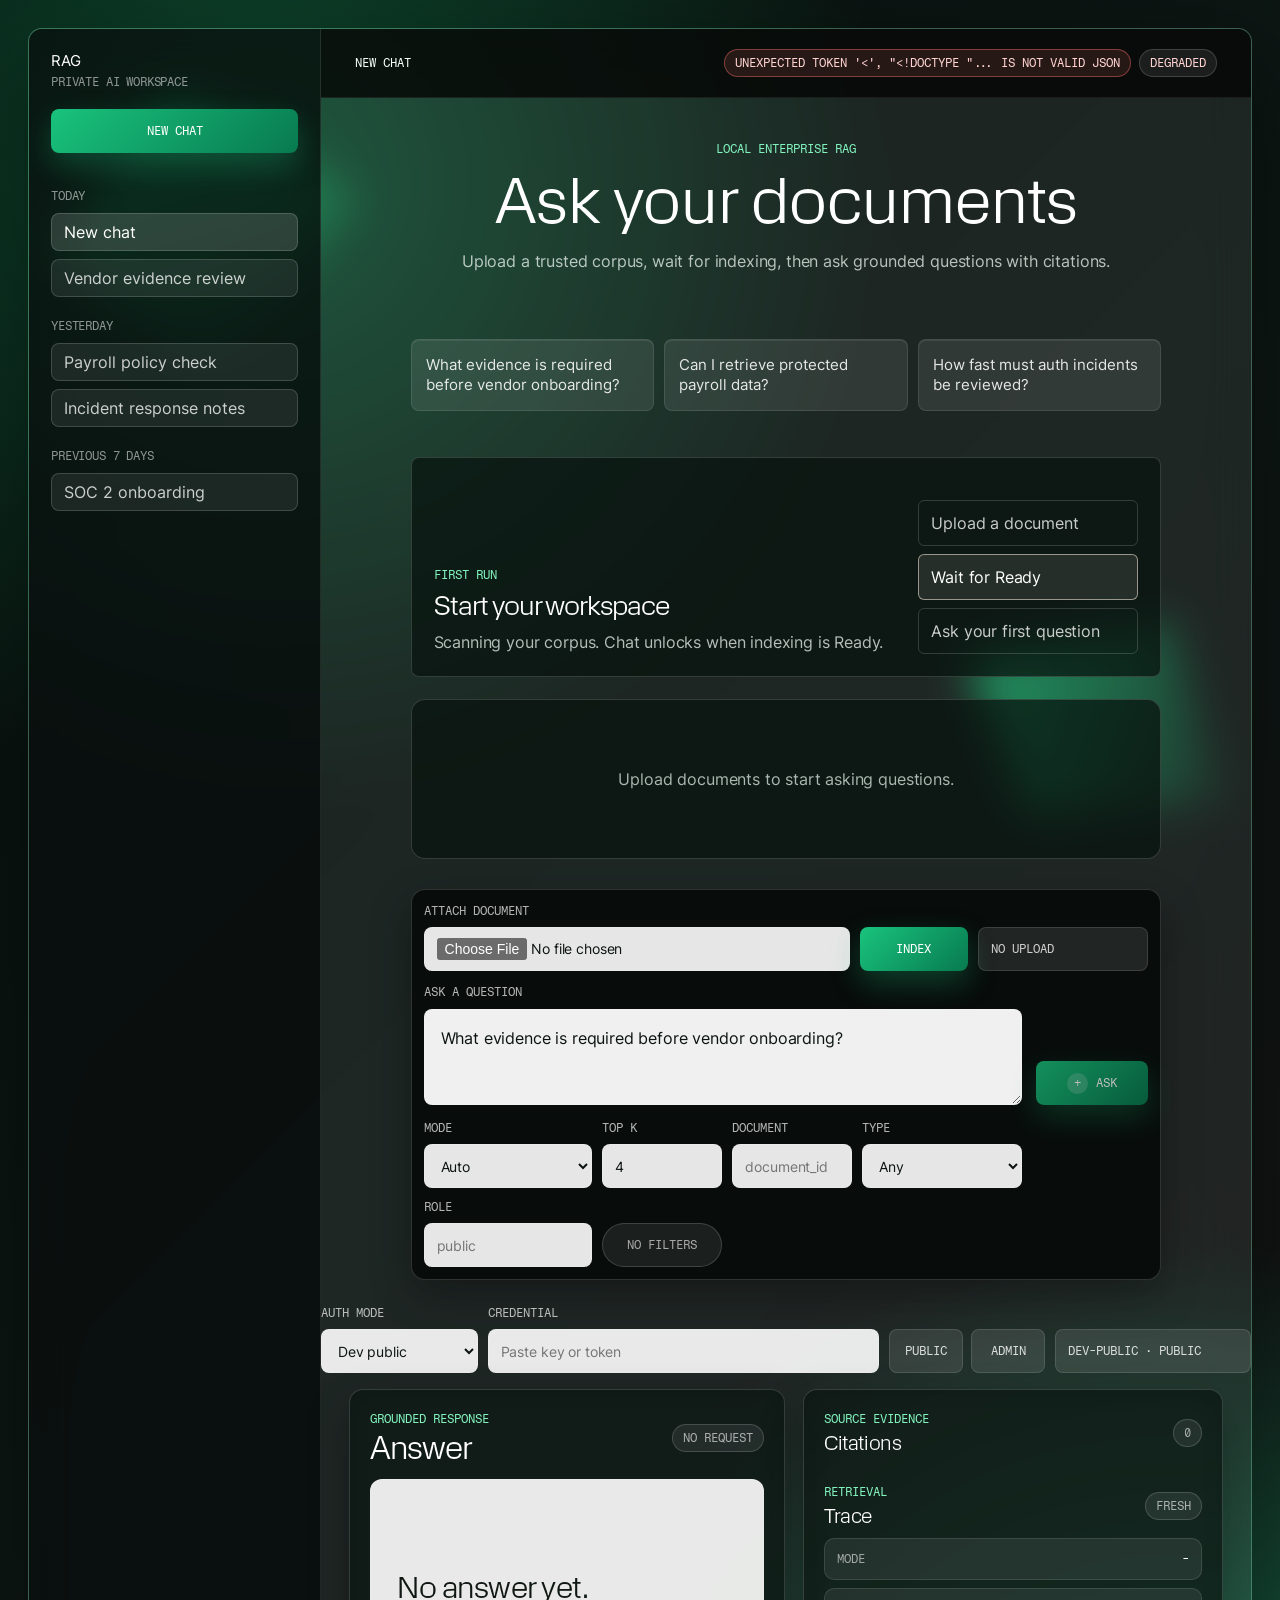
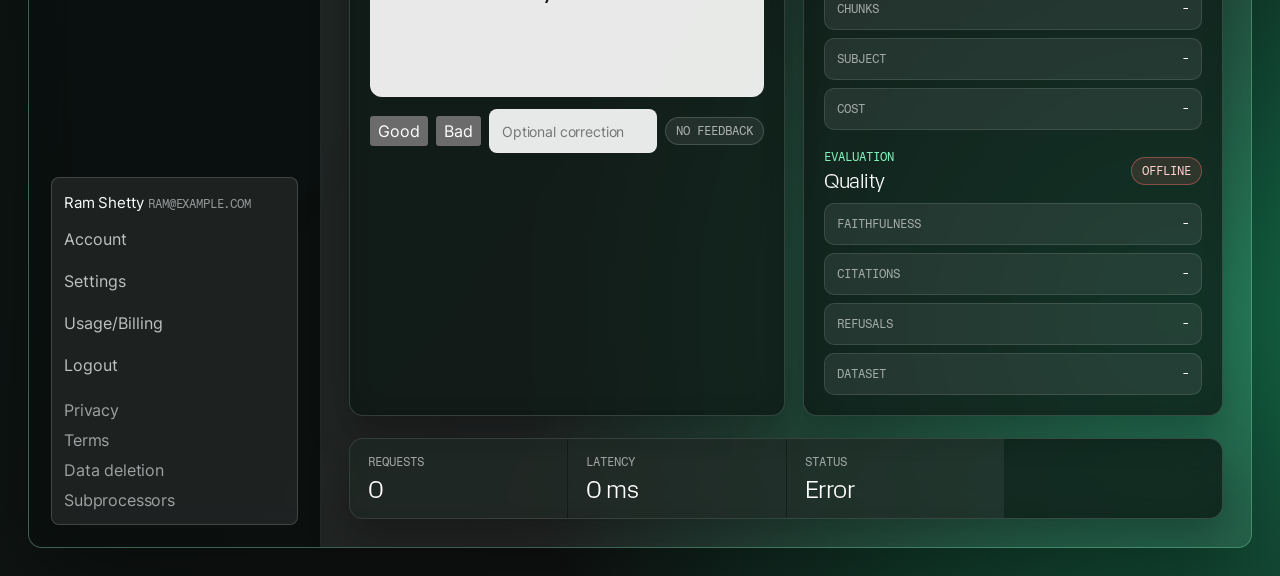
==== commit 681b9433: "Polish chat answer actions (#232) Co-authored-by: Ramshetty02 <dyavarashetty.ram@gmail.com>" ====
--- a/demo/index.html
+++ b/demo/index.html
@@ -15,12 +15,6 @@
             <span>Private AI workspace</span>
           </div>
           <button class="new-chat-button ui-button" type="button">New chat</button>
-          <nav class="workspace-nav" aria-label="workspace navigation">
-            <button class="ui-sidebar-item is-active" type="button">Chat</button>
-            <button class="ui-sidebar-item" type="button">Documents</button>
-            <button class="ui-sidebar-item" type="button">Workspace</button>
-            <button class="ui-sidebar-item" type="button">Settings</button>
-          </nav>
           <nav class="chat-history" aria-label="previous chats">
             <p>Today</p>
             <button class="ui-sidebar-item is-active" type="button">New chat</button>
@@ -51,10 +45,7 @@
 
         <section class="saas-main">
           <header class="product-bar">
-            <div>
-              <strong>New chat</strong>
-              <span class="workspace-label">Workspace: Personal</span>
-            </div>
+            <strong>New chat</strong>
             <div class="status-strip" aria-label="workspace status">
               <span id="indexStatus" class="pill muted">Checking index</span>
               <span id="apiStatus" class="metric-value">Checking</span>
--- a/demo/styles.css
+++ b/demo/styles.css
@@ -269,14 +269,6 @@
   margin-bottom: 22px;
 }
 
-.workspace-nav {
-  display: grid;
-  gap: 6px;
-  margin-bottom: 18px;
-  padding-bottom: 18px;
-  border-bottom: 1px solid rgba(255, 255, 255, 0.1);
-}
-
 .chat-history {
   display: grid;
   align-content: start;
@@ -331,14 +323,6 @@
   display: grid;
   grid-template-rows: auto minmax(0, 1fr);
   min-width: 0;
-}
-
-.workspace-label {
-  display: block;
-  margin-top: 2px;
-  color: rgba(255, 255, 255, 0.52);
-  font: normal normal 400 0.72rem/1.4 var(--font-mono);
-  text-transform: uppercase;
 }
 
 .chat-pane {
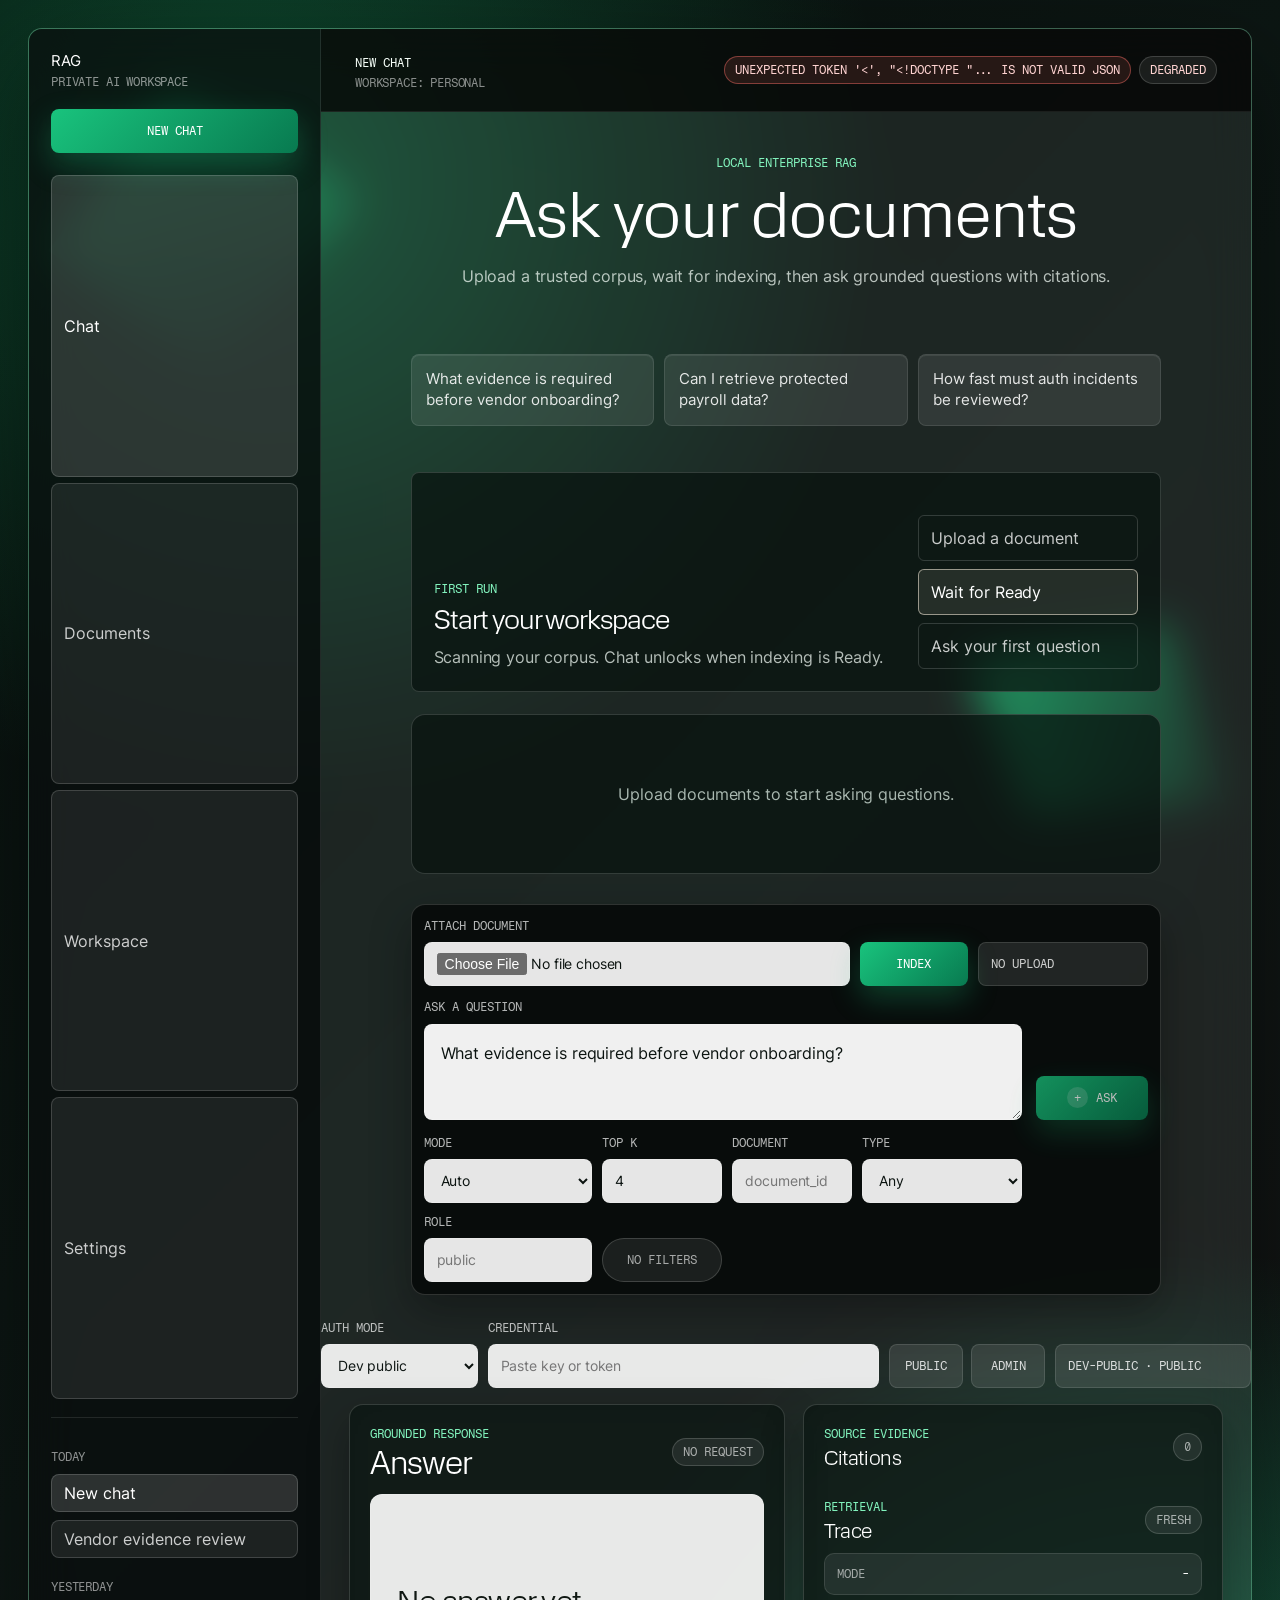
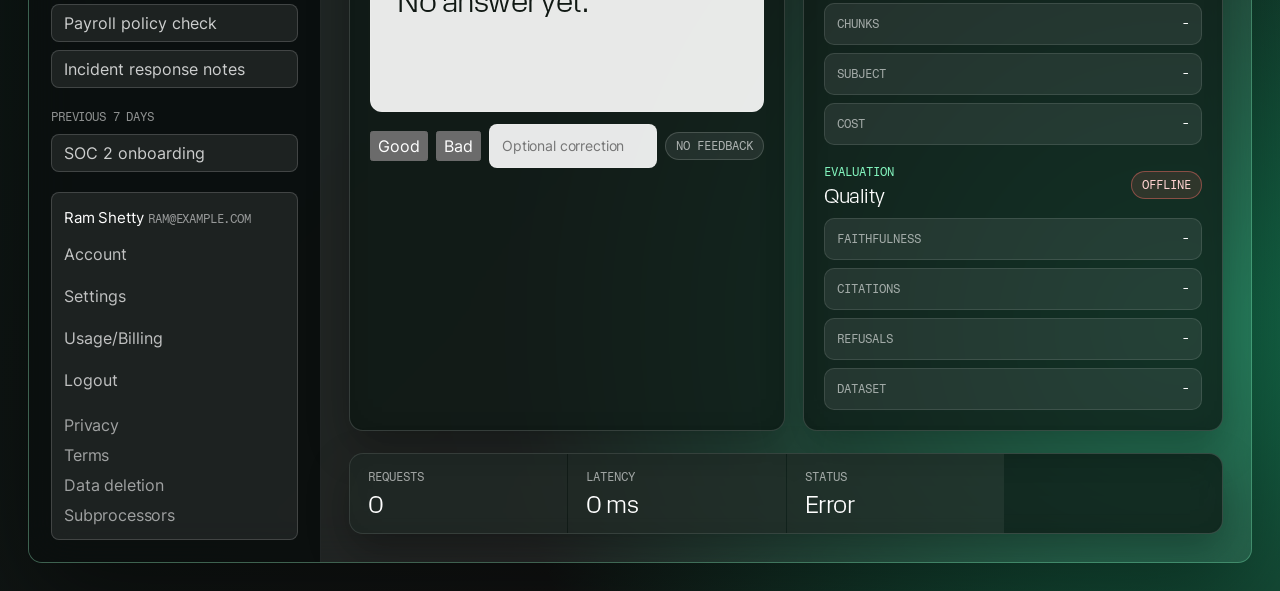
==== commit 4cc78466: "Add production frontend shell navigation (#234) Co-authored-by: Ramshetty02 <dyavarashetty.ram@gmail" ====
--- a/demo/index.html
+++ b/demo/index.html
@@ -15,6 +15,12 @@
             <span>Private AI workspace</span>
           </div>
           <button class="new-chat-button ui-button" type="button">New chat</button>
+          <nav class="workspace-nav" aria-label="workspace navigation">
+            <button class="ui-sidebar-item is-active" type="button">Chat</button>
+            <button class="ui-sidebar-item" type="button">Documents</button>
+            <button class="ui-sidebar-item" type="button">Workspace</button>
+            <button class="ui-sidebar-item" type="button">Settings</button>
+          </nav>
           <nav class="chat-history" aria-label="previous chats">
             <p>Today</p>
             <button class="ui-sidebar-item is-active" type="button">New chat</button>
@@ -45,7 +51,10 @@
 
         <section class="saas-main">
           <header class="product-bar">
-            <strong>New chat</strong>
+            <div>
+              <strong>New chat</strong>
+              <span class="workspace-label">Workspace: Personal</span>
+            </div>
             <div class="status-strip" aria-label="workspace status">
               <span id="indexStatus" class="pill muted">Checking index</span>
               <span id="apiStatus" class="metric-value">Checking</span>
--- a/demo/styles.css
+++ b/demo/styles.css
@@ -269,6 +269,14 @@
   margin-bottom: 22px;
 }
 
+.workspace-nav {
+  display: grid;
+  gap: 6px;
+  margin-bottom: 18px;
+  padding-bottom: 18px;
+  border-bottom: 1px solid rgba(255, 255, 255, 0.1);
+}
+
 .chat-history {
   display: grid;
   align-content: start;
@@ -323,6 +331,14 @@
   display: grid;
   grid-template-rows: auto minmax(0, 1fr);
   min-width: 0;
+}
+
+.workspace-label {
+  display: block;
+  margin-top: 2px;
+  color: rgba(255, 255, 255, 0.52);
+  font: normal normal 400 0.72rem/1.4 var(--font-mono);
+  text-transform: uppercase;
 }
 
 .chat-pane {
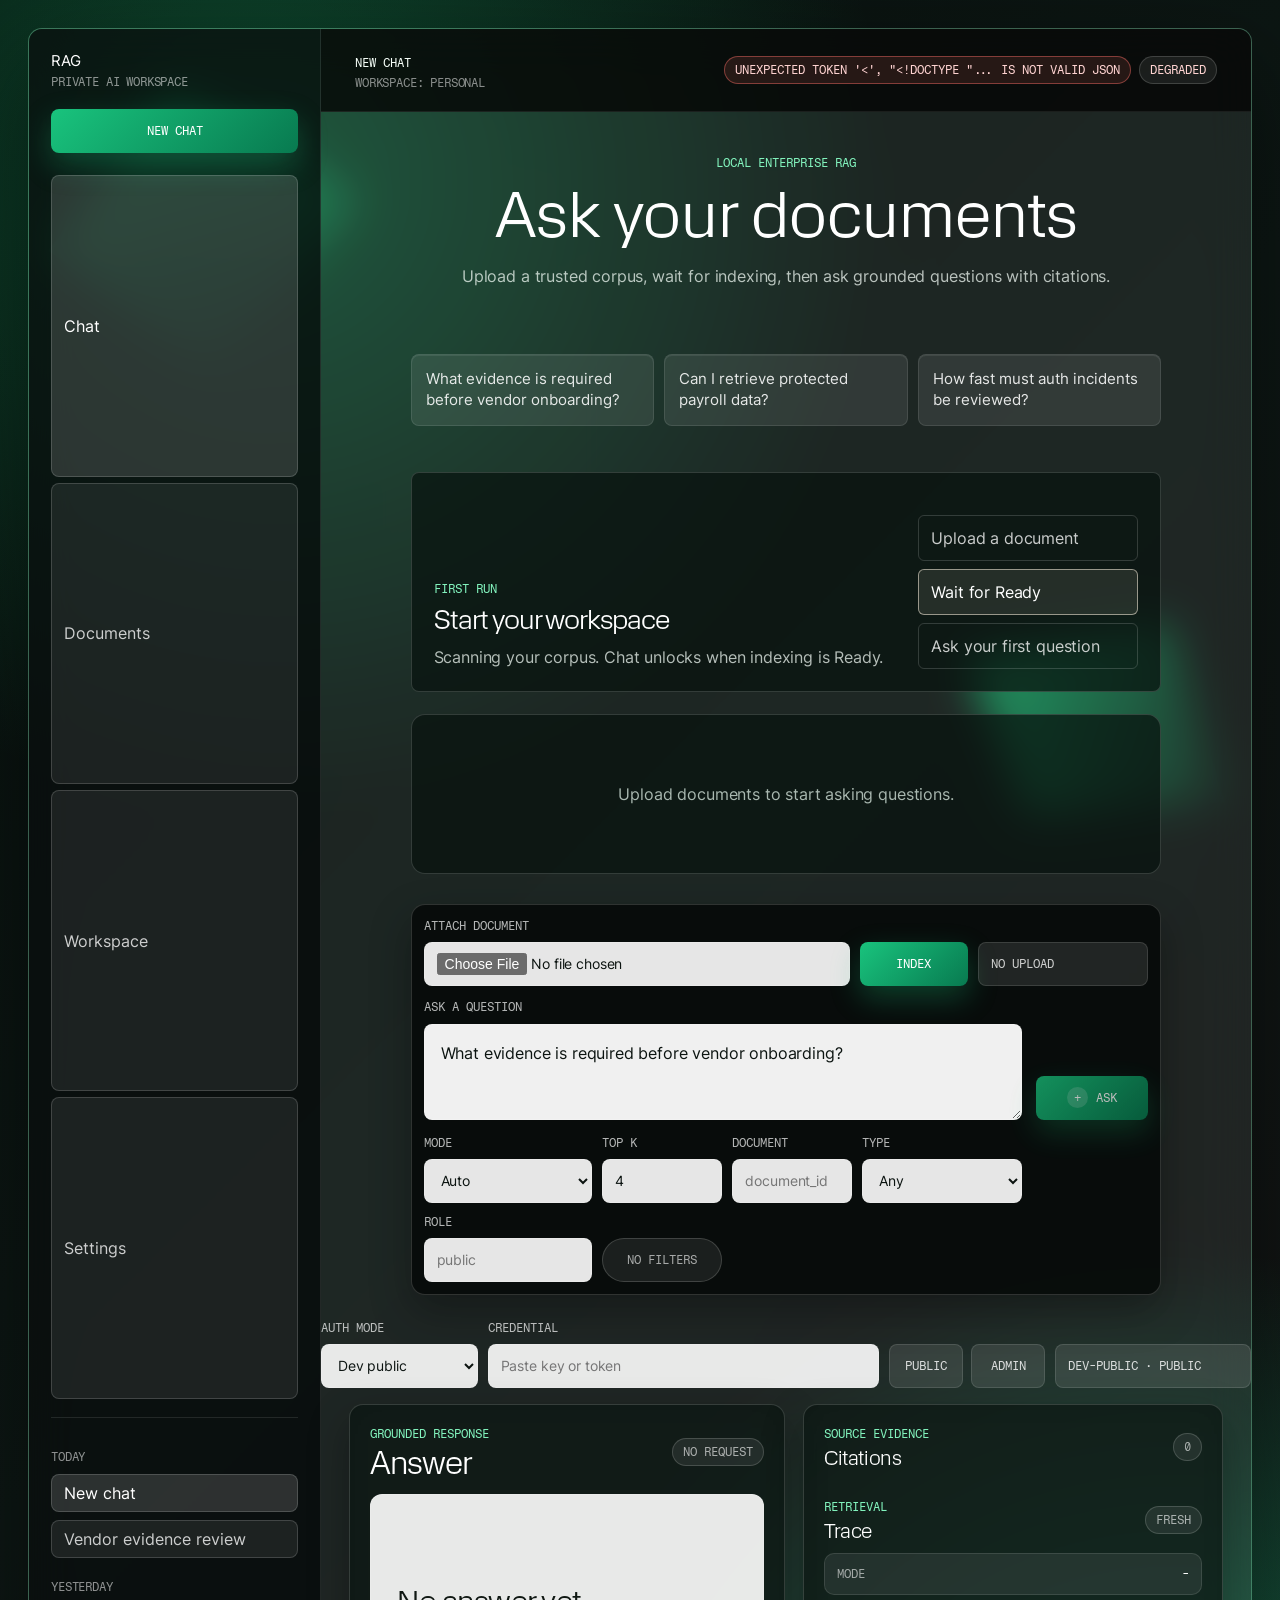
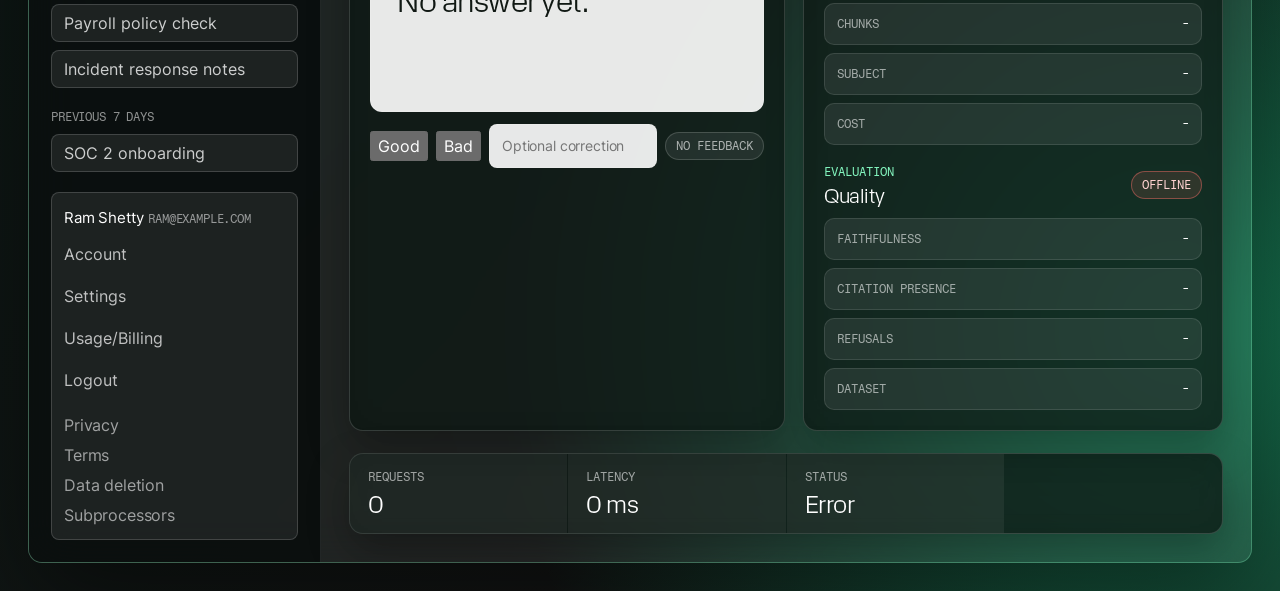
==== commit 584bd3c0: "fix: require actual predictions and stop claiming fixture checks measure faithfulness" ====
--- a/demo/index.html
+++ b/demo/index.html
@@ -238,7 +238,7 @@
                 </div>
                 <div class="trace-table">
                   <div><span>Faithfulness</span><strong id="evalFaithfulness">-</strong></div>
-                  <div><span>Citations</span><strong id="evalCitations">-</strong></div>
+                  <div><span>Citation presence</span><strong id="evalCitations">-</strong></div>
                   <div><span>Refusals</span><strong id="evalRefusals">-</strong></div>
                   <div><span>Dataset</span><strong id="evalDataset">-</strong></div>
                 </div>
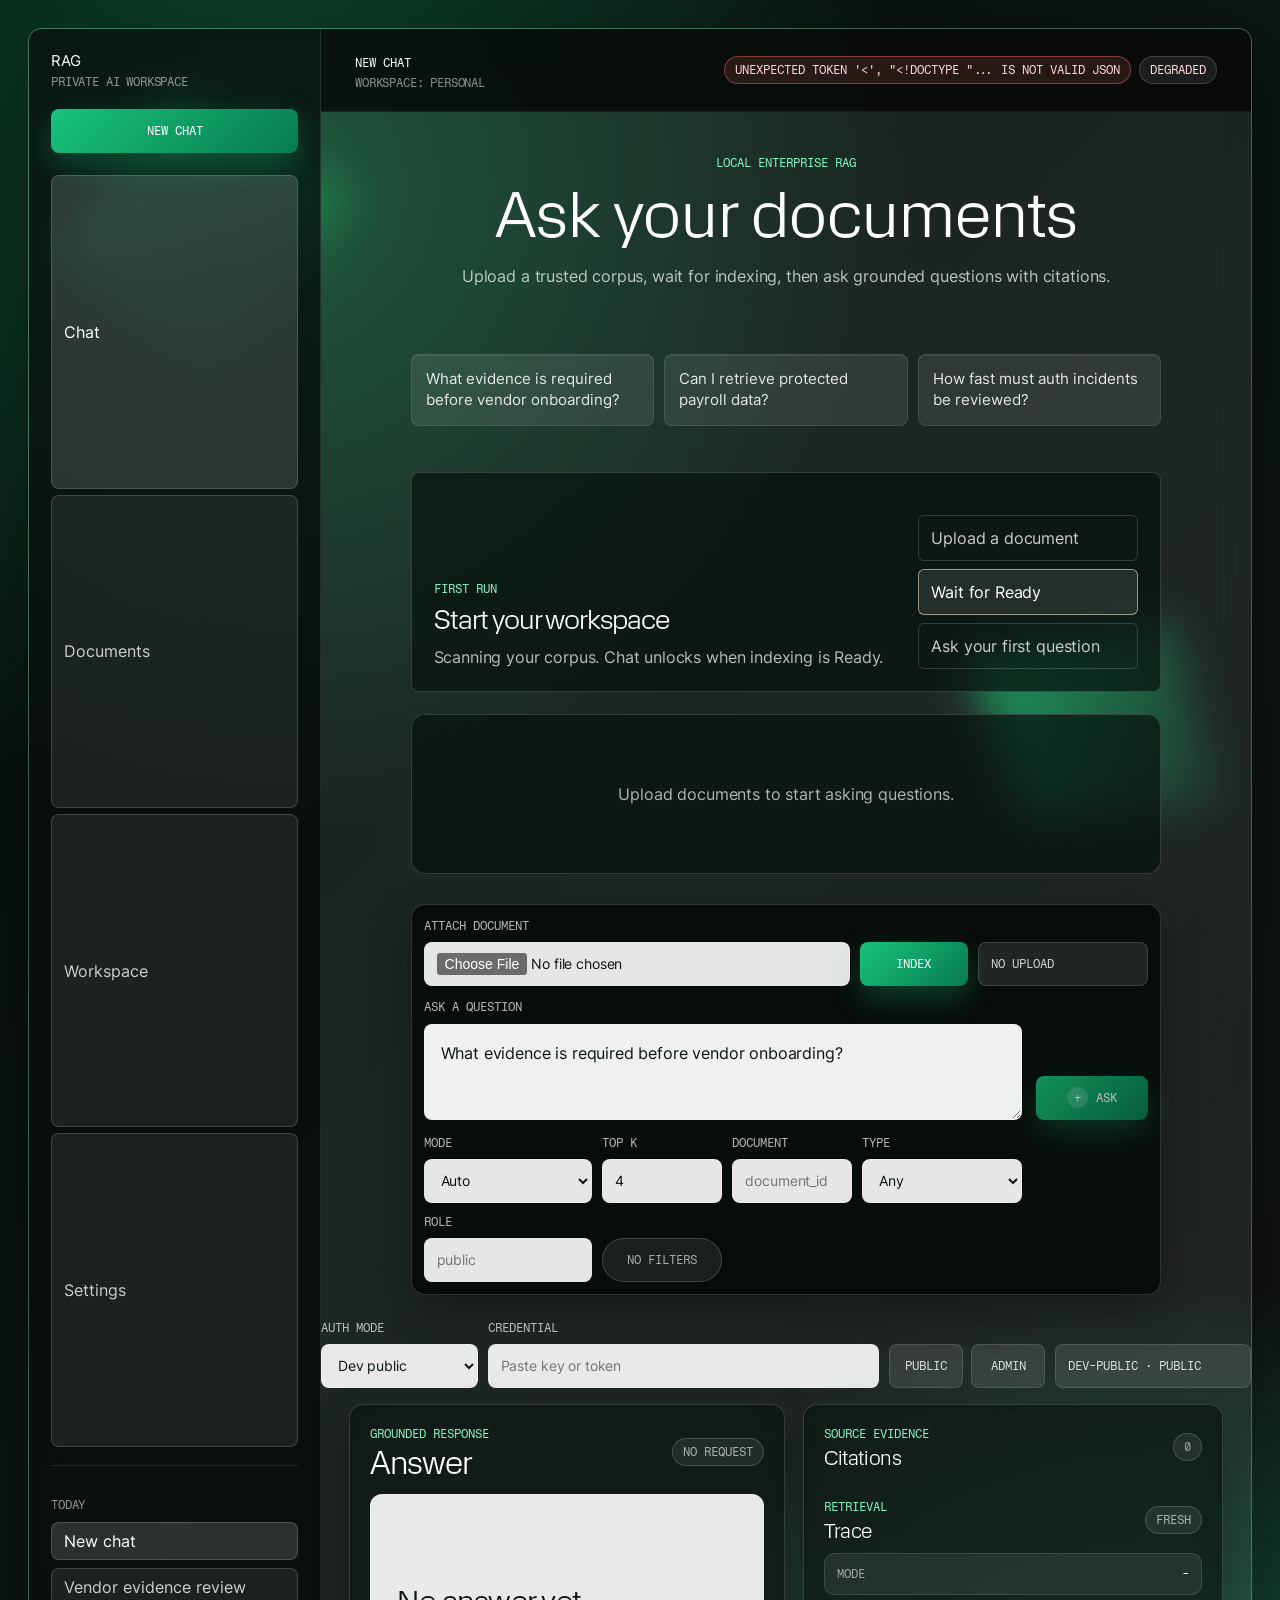
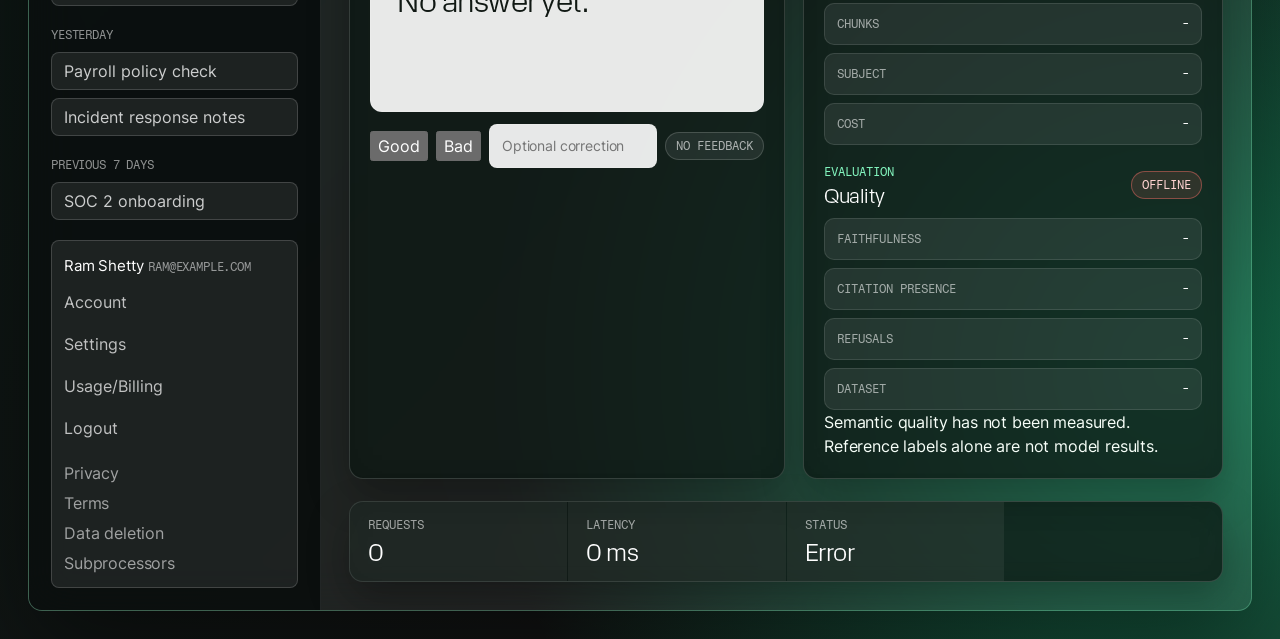
==== commit 1e264cbf: "fix: preserve evaluation provenance in API and dashboard output" ====
--- a/demo/index.html
+++ b/demo/index.html
@@ -242,6 +242,7 @@
                   <div><span>Refusals</span><strong id="evalRefusals">-</strong></div>
                   <div><span>Dataset</span><strong id="evalDataset">-</strong></div>
                 </div>
+                <p id="evalNote">Semantic quality has not been measured. Reference labels alone are not model results.</p>
               </section>
             </aside>
           </section>
